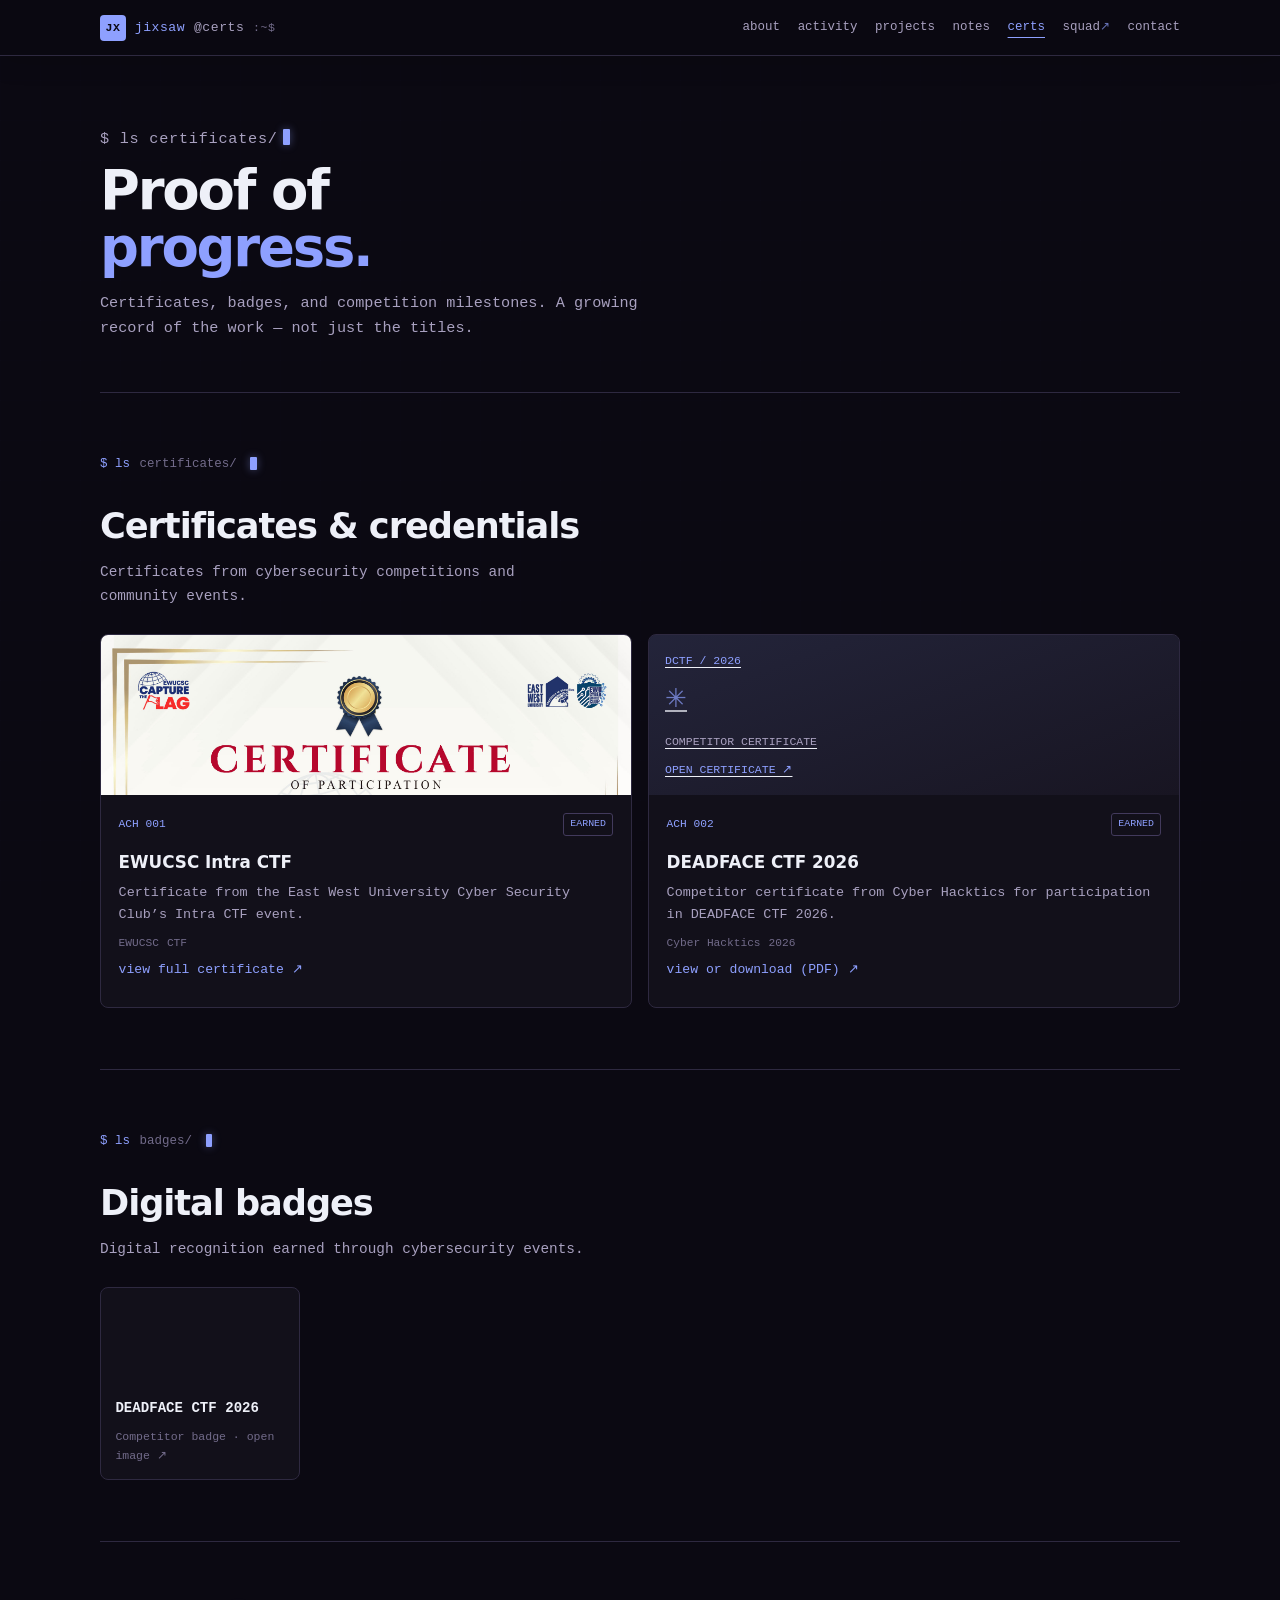
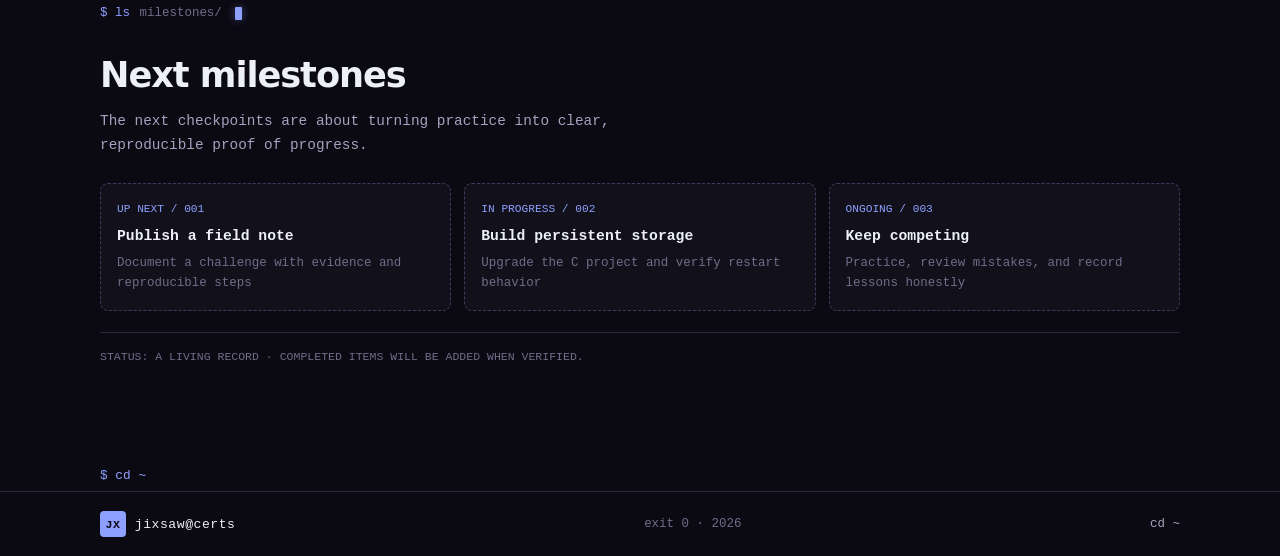
==== achievements/index.html @ 0db34018 "Replace empty achievement placeholders with honest milestones" ====
<!doctype html>
<html lang="en">
<head>
<meta charset="utf-8">
<meta name="viewport" content="width=device-width, initial-scale=1">
<meta name="theme-color" content="#0b0912">
<meta http-equiv="Content-Security-Policy" content="default-src 'self'; script-src 'none'; object-src 'none'; base-uri 'self'; form-action 'self'; frame-src 'none'; media-src 'none'; worker-src 'none'; connect-src 'none'; manifest-src 'none'; img-src 'self' data:; style-src 'self' https://fonts.googleapis.com; font-src 'self' https://fonts.gstatic.com; upgrade-insecure-requests">
<meta http-equiv="X-Content-Type-Options" content="nosniff">
<meta name="referrer" content="strict-origin-when-cross-origin">
<title>jixsaw@certs:~$ — Achievements</title>
<meta name="description" content="Certificates, badges, and milestones from Shadman Ibtesham’s cybersecurity learning journey and CTF competitions.">
<meta property="og:type" content="website">
<meta property="og:title" content="Jixsaw — Achievements & Credentials">
<meta property="og:description" content="A documented archive of cybersecurity competitions, certificates, and learning milestones.">
<meta property="og:url" content="https://jixsaw079.github.io/achievements/">
<link rel="preconnect" href="https://fonts.googleapis.com">
<link rel="preconnect" href="https://fonts.gstatic.com" crossorigin>
<link href="https://fonts.googleapis.com/css2?family=DM+Mono:wght@400;500&family=Manrope:wght@400;500;600;700;800&display=swap" rel="stylesheet">
<link rel="stylesheet" href="../style.css?v=20261024-ui-polish3">
</head>
<body>
<a class="skip-link" href="#main">Skip to content</a>
<header class="site-header">
  <div class="wrap header-inner">
    <a class="wordmark" href="/" aria-label="Jixsaw home">
      <span class="mark">JX</span>
      <span class="prompt-user">jixsaw</span><span class="prompt-host">@certs</span><span class="wordmark-tail">:~$</span>
    </a>
    <nav aria-label="Main navigation">
      <a href="/#profile">about</a>
      <a href="/#operations">activity</a>
      <a href="/#builds">projects</a>
      <a href="/writeups/">notes</a>
      <a href="/achievements/" aria-current="page">certs</a>
      <a href="/squad/">squad <span class="nav-arrow">↗</span></a>
      <a href="/#contact">contact</a>
    </nav>
  </div>
</header>

<main id="main" class="wrap">
  <section class="page-intro">
    <p class="page-kicker">$ ls certificates/</p>
    <h1>Proof of<br><span class="accent">progress.</span></h1>
    <p>Certificates, badges, and competition milestones. A growing record of the work — not just the titles.</p>
  </section>

  <section class="section" id="credentials" aria-labelledby="credentials-title">
    <div class="section-label">
      <span class="cmd">$ ls</span> <span class="path">certificates/</span>
    </div>
    <div class="section-heading">
      <h2 id="credentials-title">Certificates & credentials</h2>
      <p>Certificates from cybersecurity competitions and community events.</p>
    </div>
    <div class="achievement-grid">
      <article class="achievement-card" id="ewucsc">
        <a class="credential-preview" href="./EWUCSC%20Intra%20CTF%20Certificate.jpg" target="_blank" rel="noopener noreferrer" aria-label="Open EWUCSC Intra CTF certificate">
          <img class="credential-image" src="./EWUCSC%20Intra%20CTF%20Certificate.jpg" alt="EWUCSC Intra CTF certificate" loading="lazy" decoding="async">
        </a>
        <div class="achievement-copy">
          <div class="card-meta"><span class="card-index">ACH 001</span><span class="pill">EARNED</span></div>
          <h3>EWUCSC Intra CTF</h3>
          <p>Certificate from the East West University Cyber Security Club’s Intra CTF event.</p>
          <div class="achievement-meta"><span>EWUCSC</span><span>CTF</span></div>
          <p class="achievement-note"><a href="./EWUCSC%20Intra%20CTF%20Certificate.jpg" target="_blank" rel="noopener noreferrer">view full certificate ↗</a></p>
        </div>
      </article>
      <article class="achievement-card" id="deadface">
        <a class="credential-preview" href="./Certificate_%20DEADFACE%20CTF%202026%20Competitor%20%C2%B7%20Shadman%20Ibtesham.pdf" target="_blank" rel="noopener noreferrer" aria-label="Open DEADFACE CTF 2026 certificate PDF">
          <div class="achievement-art">
            <span class="achievement-art-code">DCTF / 2026</span>
            <span class="achievement-art-icon">✳</span>
            <span class="achievement-art-bottom">COMPETITOR CERTIFICATE</span>
            <span class="credential-open">OPEN CERTIFICATE ↗</span>
          </div>
        </a>
        <div class="achievement-copy">
          <div class="card-meta"><span class="card-index">ACH 002</span><span class="pill">EARNED</span></div>
          <h3>DEADFACE CTF 2026</h3>
          <p>Competitor certificate from Cyber Hacktics for participation in DEADFACE CTF 2026.</p>
          <div class="achievement-meta"><span>Cyber Hacktics</span><span>2026</span></div>
          <p class="achievement-note"><a href="./Certificate_%20DEADFACE%20CTF%202026%20Competitor%20%C2%B7%20Shadman%20Ibtesham.pdf" target="_blank" rel="noopener noreferrer">view or download (PDF) ↗</a></p>
        </div>
      </article>
    </div>
  </section>

  <section class="section">
    <div class="section-label">
      <span class="cmd">$ ls</span> <span class="path">badges/</span>
    </div>
    <div class="section-heading">
      <h2>Digital badges</h2>
      <p>Digital recognition earned through cybersecurity events.</p>
    </div>
    <div class="badge-shelf">
      <a class="badge-real" href="./deadface-ctf-2026-competitor.png" target="_blank" rel="noopener noreferrer">
        <img src="./deadface-ctf-2026-competitor.png" alt="DEADFACE CTF 2026 Competitor badge" loading="lazy" decoding="async">
        <strong>DEADFACE CTF 2026</strong>
        <small>Competitor badge · open image ↗</small>
      </a>
    </div>
  </section>

  <section class="section">
    <div class="section-label">
      <span class="cmd">$ ls</span> <span class="path">milestones/</span>
    </div>
    <div class="section-heading">
      <h2>Next milestones</h2>
      <p>The next checkpoints are about turning practice into clear, reproducible proof of progress.</p>
    </div>
    <div class="moment-grid">
      <div class="moment-placeholder"><span>UP NEXT / 001</span><strong>Publish a field note</strong><small>Document a challenge with evidence and reproducible steps</small></div>
      <div class="moment-placeholder"><span>IN PROGRESS / 002</span><strong>Build persistent storage</strong><small>Upgrade the C project and verify restart behavior</small></div>
      <div class="moment-placeholder"><span>ONGOING / 003</span><strong>Keep competing</strong><small>Practice, review mistakes, and record lessons honestly</small></div>
    </div>
    <div class="achievement-foot">STATUS: A LIVING RECORD · COMPLETED ITEMS WILL BE ADDED WHEN VERIFIED.</div>
  </section>

  <a class="back-link" href="/">$ cd ~</a>
</main>

<footer>
  <div class="wrap footer-inner">
    <a class="wordmark" href="/"><span class="mark">JX</span> jixsaw@certs</a>
    <span>exit 0 · 2026</span>
    <a href="#main">cd ~</a>
  </div>
</footer>
</body>
</html>
---- style.css ----
/* =========================================================
   Jixsaw — Terminal Portfolio
   Full terminal aesthetic · original purple palette kept
   ========================================================= */

:root {
  color-scheme: dark;

  --bg: #0b0912;
  --panel: #12101a;
  --panel-2: #181522;
  --panel-3: #1e1a2b;
  --line: #2e2940;
  --line-strong: #423a5c;

  --text: #eef0f8;
  --muted: #a8a0bf;
  --dim: #726b8a;

  --accent: #8ea0ff;
  --accent-rgb: 142, 160, 255;
  --accent-soft: rgba(142, 160, 255, 0.14);
  --accent-glow: rgba(142, 160, 255, 0.4);

  --green: #6ee7a8;
  --red: #ff6b7a;
  --yellow: #f5c76e;

  --mono: "DM Mono", ui-monospace, SFMono-Regular, Consolas, monospace;
  --sans: "Manrope", system-ui, -apple-system, BlinkMacSystemFont, "Segoe UI", sans-serif;

  --radius: 8px;
  --header-h: 56px;
}

*, *::before, *::after { box-sizing: border-box; }

html {
  scroll-behavior: smooth;
  scroll-padding-top: calc(var(--header-h) + 1.5rem);
}

body {
  margin: 0;
  background: var(--bg);
  color: var(--text);
  font: 15px/1.65 var(--mono);
  -webkit-font-smoothing: antialiased;
}

/* Terminal grid */
body::before {
  content: "";
  position: fixed;
  inset: 0;
  pointer-events: none;
  z-index: -1;
  opacity: 0.22;
  background-image:
    linear-gradient(rgba(142, 160, 255, 0.04) 1px, transparent 1px),
    linear-gradient(90deg, rgba(142, 160, 255, 0.04) 1px, transparent 1px);
  background-size: 40px 40px;
}

a {
  color: inherit;
  text-underline-offset: 0.2em;
}

a:focus-visible {
  outline: 2px solid var(--accent);
  outline-offset: 3px;
}

img { max-width: 100%; height: auto; display: block; }

.wrap {
  width: min(100% - 2rem, 1080px);
  margin-inline: auto;
}

/* ---------- Skip link ---------- */
.skip-link {
  position: absolute;
  left: 1rem;
  top: -5rem;
  z-index: 100;
  padding: 0.5rem 0.9rem;
  background: var(--accent);
  color: var(--bg);
  font-weight: 600;
  text-decoration: none;
  border-radius: 4px;
}
.skip-link:focus { top: 1rem; }

/* ---------- Header (terminal bar) ---------- */
.site-header {
  position: sticky;
  top: 0;
  z-index: 50;
  height: var(--header-h);
  border-bottom: 1px solid var(--line);
  background: rgba(11, 9, 18, 0.92);
  backdrop-filter: blur(14px);
  -webkit-backdrop-filter: blur(14px);
}

.header-inner {
  height: 100%;
  display: flex;
  align-items: center;
  justify-content: space-between;
  gap: 1rem;
}

.wordmark {
  display: inline-flex;
  align-items: center;
  gap: 0.55rem;
  font: 500 0.82rem var(--mono);
  letter-spacing: 0.04em;
  text-decoration: none;
  color: var(--text);
}

.mark {
  display: inline-grid;
  place-items: center;
  width: 26px;
  height: 26px;
  background: var(--accent);
  color: var(--bg);
  font-weight: 700;
  font-size: 0.72rem;
  border-radius: 4px;
}

.wordmark-tail {
  color: var(--dim);
  font-size: 0.72rem;
}

.prompt-user {
  color: var(--accent);
  font-weight: 500;
}

.prompt-host {
  color: var(--muted);
}

nav {
  display: flex;
  align-items: center;
  flex-wrap: wrap;
  gap: 0.2rem 1.1rem;
}

nav a {
  color: var(--muted);
  font-size: 0.78rem;
  text-decoration: none;
  transition: color 0.15s ease;
}

nav a:hover,
nav a[aria-current="page"] {
  color: var(--accent);
}

.nav-arrow { color: var(--accent); opacity: 0.7; }

/* ---------- Terminal window ---------- */
.term-window {
  background: var(--panel);
  border: 1px solid var(--line-strong);
  border-radius: var(--radius);
  overflow: hidden;
  box-shadow: 0 12px 40px rgba(0, 0, 0, 0.35);
}

.term-titlebar {
  display: flex;
  align-items: center;
  gap: 0.55rem;
  padding: 0.55rem 0.85rem;
  background: var(--panel-2);
  border-bottom: 1px solid var(--line);
  font-size: 0.72rem;
  color: var(--dim);
}

.term-dots {
  display: flex;
  gap: 0.35rem;
}

.term-dots span {
  width: 10px;
  height: 10px;
  border-radius: 50%;
}

.term-dots .r { background: var(--red); }
.term-dots .y { background: var(--yellow); }
.term-dots .g { background: var(--green); }

.term-title {
  flex: 1;
  text-align: center;
  color: var(--muted);
  letter-spacing: 0.04em;
}

.term-body {
  padding: 1rem 1.1rem;
  font-size: 0.84rem;
  line-height: 1.7;
}

.term-body .prompt {
  color: var(--accent);
  margin-bottom: 0.35rem;
}

.term-body .cmd {
  color: var(--text);
}

.term-body .out {
  color: var(--muted);
  margin: 0.25rem 0 0.9rem;
}

.term-body .key {
  color: var(--dim);
}

.term-body .val {
  color: var(--text);
}

/* ---------- Prompt lines ---------- */
.shell-prompt {
  font-family: var(--mono);
  font-size: 0.78rem;
  color: var(--accent);
  margin-bottom: 0.6rem;
}

.shell-prompt .user { color: var(--accent); }
.shell-prompt .host { color: var(--muted); }
.shell-prompt .path { color: var(--dim); }
.shell-prompt .cmd { color: var(--text); }

/* ---------- Hero ---------- */
.hero {
  padding: 2.5rem 0 1.5rem;
}

.hero-topline {
  display: flex;
  align-items: center;
  gap: 0.7rem;
  font-size: 0.75rem;
  color: var(--muted);
  margin-bottom: 1.8rem;
}

.status-dot {
  width: 7px;
  height: 7px;
  border-radius: 50%;
  background: var(--accent);
  box-shadow: 0 0 12px var(--accent-glow);
}

.topline-rule {
  height: 1px;
  flex: 1;
  background: var(--line);
}

.hero-grid {
  display: grid;
  grid-template-columns: minmax(0, 1.35fr) minmax(280px, 0.85fr);
  gap: clamp(1.8rem, 5vw, 3.5rem);
  align-items: start;
}

.eyebrow {
  color: var(--accent);
  font-size: 0.78rem;
  margin: 0 0 0.9rem;
  letter-spacing: 0.06em;
}

h1 {
  margin: 0 0 1.1rem;
  font-family: var(--sans);
  font-size: clamp(2.4rem, 5.5vw, 3.8rem);
  font-weight: 700;
  letter-spacing: -0.04em;
  line-height: 1.05;
}

.accent { color: var(--accent); }
.muted { color: var(--muted); }

.hero-description {
  max-width: 520px;
  color: var(--muted);
  font-size: 0.95rem;
  line-height: 1.75;
  margin-bottom: 1.6rem;
}

.hero-actions {
  display: flex;
  flex-wrap: wrap;
  gap: 0.8rem;
  margin-top: 0.5rem;
}

.button {
  display: inline-flex;
  align-items: center;
  gap: 0.5rem;
  min-height: 42px;
  padding: 0.55rem 1.1rem;
  border: 1px solid var(--line);
  font: 600 0.82rem var(--mono);
  text-decoration: none;
  border-radius: 5px;
  transition: border-color 0.15s ease, background 0.15s ease, transform 0.15s ease;
}

.button:hover {
  border-color: var(--accent);
  transform: translateY(-1px);
}

.button-primary {
  background: var(--accent);
  color: var(--bg);
  border-color: var(--accent);
}

.button-primary:hover {
  background: #a3b2ff;
  box-shadow: 0 6px 20px var(--accent-glow);
}

.text-link {
  color: var(--muted);
  font-size: 0.85rem;
  text-decoration: none;
}

.text-link:hover { color: var(--accent); }

/* ---------- Sections ---------- */
.section {
  padding: 3.8rem 0;
  border-top: 1px solid var(--line);
}

.section-label {
  display: flex;
  align-items: center;
  gap: 0.6rem;
  font-size: 0.78rem;
  color: var(--muted);
  margin-bottom: 1.4rem;
}

.section-label .cmd {
  color: var(--accent);
}

.section-label .path {
  color: var(--dim);
}

.section-heading {
  margin-bottom: 1.6rem;
}

.section-heading h2 {
  margin: 0 0 0.4rem;
  font-family: var(--sans);
  font-size: clamp(1.6rem, 3.5vw, 2.2rem);
  letter-spacing: -0.03em;
}

.section-heading p {
  margin: 0;
  color: var(--muted);
  font-size: 0.9rem;
  max-width: 520px;
}

/* ---------- Cards / grids ---------- */
.activity-grid,
.skills-grid {
  display: grid;
  grid-template-columns: repeat(auto-fit, minmax(240px, 1fr));
  gap: 0.85rem;
}

.activity-card,
.skill-card {
  background: var(--panel);
  border: 1px solid var(--line);
  border-radius: var(--radius);
  padding: 1.15rem;
  transition: border-color 0.18s ease, transform 0.18s ease;
}

.activity-card:hover,
.skill-card:hover {
  border-color: var(--line-strong);
  transform: translateY(-2px);
}

.activity-card.featured {
  border-color: var(--line-strong);
  background: linear-gradient(160deg, var(--accent-soft), transparent 55%), var(--panel);
}

.card-meta {
  display: flex;
  justify-content: space-between;
  gap: 0.5rem;
  font-size: 0.7rem;
  color: var(--dim);
  margin-bottom: 0.8rem;
}

.card-index { color: var(--accent); }

.pill {
  padding: 0.15rem 0.4rem;
  border: 1px solid var(--line-strong);
  color: var(--accent);
  font-size: 0.62rem;
  border-radius: 3px;
}

.pill-muted {
  color: var(--muted);
  border-color: var(--line);
}

.activity-card h3,
.skill-card h3 {
  margin: 0 0 0.45rem;
  font-family: var(--sans);
  font-size: 1.05rem;
}

.activity-card p,
.skill-card p {
  margin: 0;
  color: var(--muted);
  font-size: 0.84rem;
}

.card-bottom {
  display: flex;
  justify-content: space-between;
  margin-top: 1rem;
  padding-top: 0.8rem;
  border-top: 1px solid var(--line);
  font-size: 0.72rem;
  color: var(--dim);
}

.card-action {
  color: var(--accent);
  text-decoration: none;
}

.card-action:hover { text-decoration: underline; }

/* ---------- Projects ---------- */
.project-row {
  display: grid;
  grid-template-columns: 56px 1fr auto;
  gap: 1.1rem;
  padding: 1.3rem 0;
  border-top: 1px solid var(--line);
}

.project-row:last-child { border-bottom: 1px solid var(--line); }

.project-number {
  color: var(--accent);
  font-size: 0.78rem;
  padding-top: 0.25rem;
}

.project-title-line {
  display: flex;
  flex-wrap: wrap;
  align-items: center;
  gap: 0.6rem 1rem;
  margin-bottom: 0.35rem;
}

.project-title-line h3 {
  margin: 0;
  font-family: var(--sans);
  font-size: 1.1rem;
}

.project-title-link {
  text-decoration: none;
}

.project-title-link:hover { color: var(--accent); }

.project-state {
  display: inline-flex;
  align-items: center;
  gap: 0.35rem;
  font-size: 0.68rem;
  color: var(--muted);
}

.project-state i {
  width: 6px;
  height: 6px;
  border-radius: 50%;
  background: var(--accent);
  box-shadow: 0 0 8px var(--accent-glow);
}

.project-main > p {
  margin: 0;
  color: var(--muted);
  font-size: 0.88rem;
}

.tag-list {
  display: flex;
  flex-wrap: wrap;
  gap: 0.4rem;
  margin-top: 0.7rem;
}

.tag-list span {
  padding: 0.2rem 0.45rem;
  border: 1px solid var(--line);
  color: var(--muted);
  font-size: 0.68rem;
  border-radius: 3px;
}

.tag-list.compact { margin-top: 0.55rem; }

.project-symbol {
  display: grid;
  place-items: center;
  width: 30px;
  height: 30px;
  border: 1px solid var(--line);
  color: var(--accent);
  text-decoration: none;
  border-radius: 4px;
  font-size: 0.9rem;
}

.project-symbol:hover {
  border-color: var(--accent);
  background: var(--accent-soft);
}

/* ---------- Roadmap ---------- */
.next-grid {
  display: grid;
  grid-template-columns: 0.9fr 1.1fr;
  gap: 2rem;
}

.roadmap {
  list-style: none;
  padding: 0;
  margin: 0;
}

.roadmap li {
  display: grid;
  grid-template-columns: 28px 1fr auto;
  gap: 0.7rem;
  padding: 0.85rem 0;
  border-top: 1px solid var(--line);
  font-size: 0.88rem;
}

.roadmap li > span { color: var(--accent); }
.roadmap li strong { display: block; font-family: var(--sans); }
.roadmap li small {
  display: block;
  margin-top: 0.2rem;
  color: var(--muted);
  font-size: 0.8rem;
}
.roadmap li > b {
  color: var(--dim);
  font-size: 0.68rem;
  font-weight: 400;
}

/* ---------- Contact ---------- */
.contact-section {
  padding: 3.2rem 0 3.5rem;
  border-top: 1px solid var(--line);
}

.contact-inner h2 {
  margin: 0 0 0.6rem;
  font-family: var(--sans);
  font-size: clamp(1.8rem, 4vw, 2.6rem);
}

.contact-inner p {
  color: var(--muted);
  max-width: 480px;
  margin-bottom: 1.2rem;
}

.social-links {
  display: flex;
  flex-wrap: wrap;
  gap: 0.5rem;
}

.social-links a {
  display: inline-flex;
  align-items: center;
  justify-content: center;
  width: 2.3rem;
  height: 2.3rem;
  border: 1px solid var(--line);
  border-radius: 50%;
  color: var(--text);
  text-decoration: none;
  transition: border-color 0.15s ease, color 0.15s ease, background 0.15s ease;
}

.social-links a svg {
  width: 1rem;
  height: 1rem;
  fill: currentColor;
}

.social-links a:hover {
  color: var(--accent);
  border-color: var(--accent);
  background: var(--accent-soft);
}

/* ---------- Footer ---------- */
footer {
  border-top: 1px solid var(--line);
}

.footer-inner {
  min-height: 64px;
  display: flex;
  justify-content: space-between;
  align-items: center;
  gap: 1rem;
  font-size: 0.78rem;
  color: var(--dim);
}

.footer-inner .wordmark { color: var(--text); }

.footer-inner a {
  color: var(--muted);
  text-decoration: none;
}

.footer-inner a:hover { color: var(--accent); }

/* ---------- Page shared ---------- */
.page-intro {
  padding: 3.5rem 0 2.2rem;
}

.page-kicker {
  color: var(--accent);
  font-size: 0.78rem;
  letter-spacing: 0.05em;
  margin-bottom: 0.6rem;
}

.page-intro h1 {
  margin: 0.4rem 0 0.7rem;
  font-family: var(--sans);
  font-size: clamp(2.2rem, 6vw, 3.4rem);
}

.page-intro p {
  max-width: 560px;
  color: var(--muted);
  font-size: 0.95rem;
}

.back-link {
  display: inline-block;
  margin-top: 2rem;
  color: var(--accent);
  font-size: 0.8rem;
  text-decoration: none;
}

.back-link:hover { opacity: 0.85; }

/* ---------- Squad ---------- */
.squad-hero {
  display: flex;
  flex-wrap: wrap;
  gap: 2rem;
  align-items: center;
  justify-content: space-between;
}

.squad-hero-copy { flex: 1 1 300px; }
.squad-hero-logo { flex: 0 1 240px; }
.squad-hero-logo img {
  max-width: 240px;
  max-height: 240px;
  object-fit: contain;
}

.archive-panel {
  background: var(--panel);
  border: 1px solid var(--line);
  border-radius: var(--radius);
  padding: 1.25rem;
  margin-bottom: 1.5rem;
}

.archive-top {
  display: flex;
  justify-content: space-between;
  gap: 1rem;
  padding-bottom: 0.9rem;
  border-bottom: 1px solid var(--line);
  font-size: 0.75rem;
  color: var(--muted);
}

.archive-top span:last-child { color: var(--accent); }

.squad-feature {
  display: grid;
  grid-template-columns: 140px 1fr;
  gap: 1.5rem;
  align-items: center;
  padding: 1.6rem 0;
}

.squad-founder-photo {
  border: 1px solid var(--line-strong);
  border-radius: 4px;
  overflow: hidden;
  background: var(--panel-2);
}

.squad-founder-photo img {
  width: 100%;
  max-height: 220px;
  object-fit: contain;
}

.squad-lead {
  color: var(--muted);
  margin: 0.4rem 0 0;
}

.squad-members {
  display: grid;
  grid-template-columns: repeat(auto-fit, minmax(200px, 1fr));
  gap: 0.9rem;
  margin: 1.4rem 0;
}

.squad-member {
  width: 100%;
  max-width: 320px;
  background: var(--panel);
  border: 1px solid var(--line);
  border-radius: var(--radius);
  padding: 1.1rem;
  transition: border-color 0.15s ease, transform 0.15s ease;
}

.squad-member:hover {
  border-color: var(--line-strong);
  transform: translateY(-2px);
}

.member-photo {
  aspect-ratio: 4/3;
  overflow: hidden;
  border: 1px solid var(--line-strong);
  border-radius: 3px;
  margin-bottom: 0.9rem;
  background: var(--panel-2);
}

.member-photo img {
  width: 100%;
  height: 100%;
  object-fit: contain;
}

.squad-member h3 {
  margin: 0 0 0.25rem;
  font-family: var(--sans);
  font-size: 1rem;
}

.squad-member p {
  margin: 0;
  color: var(--muted);
  font-size: 0.84rem;
}

.member-university {
  display: block;
  margin-top: 0.25rem;
  color: var(--dim);
  font-size: 0.75rem;
}

.squad-values {
  display: grid;
  grid-template-columns: repeat(auto-fit, minmax(180px, 1fr));
  gap: 0.8rem;
  padding-top: 1.2rem;
  border-top: 1px solid var(--line);
}

.squad-values article {
  padding: 0.9rem;
  background: var(--accent-soft);
  border: 1px solid var(--line);
  border-radius: var(--radius);
}

.squad-values article > span {
  color: var(--accent);
  font-size: 0.7rem;
}

.squad-values h3 {
  margin: 0.5rem 0 0.3rem;
  font-family: var(--sans);
  font-size: 0.95rem;
}

.squad-values p {
  margin: 0;
  color: var(--muted);
  font-size: 0.82rem;
}

.squad-footnote {
  margin-top: 1.1rem;
  padding-top: 0.85rem;
  border-top: 1px solid var(--line);
  font-size: 0.72rem;
  color: var(--dim);
}

/* ---------- Achievements ---------- */
.achievement-grid {
  display: grid;
  grid-template-columns: repeat(auto-fit, minmax(260px, 1fr));
  gap: 1rem;
}

.achievement-card {
  background: var(--panel);
  border: 1px solid var(--line);
  border-radius: var(--radius);
  overflow: hidden;
  transition: border-color 0.15s ease, transform 0.15s ease;
}

.achievement-card:hover {
  border-color: var(--line-strong);
  transform: translateY(-2px);
}

.credential-image {
  width: 100%;
  height: 160px;
  object-fit: cover;
  object-position: top;
  background: var(--panel-2);
}

.achievement-art {
  min-height: 160px;
  padding: 1rem;
  background: linear-gradient(160deg, var(--accent-soft), var(--panel-2));
  display: flex;
  flex-direction: column;
  justify-content: space-between;
}

.achievement-art-code { color: var(--accent); font-size: 0.72rem; }
.achievement-art-icon { font-size: 1.6rem; color: var(--accent); opacity: 0.7; }
.achievement-art-bottom { color: var(--muted); font-size: 0.72rem; }
.credential-open { color: var(--accent); font-size: 0.72rem; }

.achievement-copy {
  padding: 1.1rem;
}

.achievement-copy h3 {
  margin: 0.5rem 0 0.35rem;
  font-family: var(--sans);
  font-size: 1.05rem;
}

.achievement-copy p {
  color: var(--muted);
  font-size: 0.84rem;
  margin: 0 0 0.5rem;
}

.achievement-meta {
  display: flex;
  gap: 0.5rem;
  font-size: 0.7rem;
  color: var(--dim);
  margin-bottom: 0.4rem;
}

.achievement-note a {
  color: var(--accent);
  font-size: 0.82rem;
  text-decoration: none;
}

.achievement-note a:hover { text-decoration: underline; }

.badge-shelf {
  display: flex;
  flex-wrap: wrap;
  gap: 0.9rem;
  margin-top: 1.2rem;
}

.badge-real {
  display: flex;
  flex-direction: column;
  gap: 0.4rem;
  padding: 0.9rem;
  border: 1px solid var(--line);
  background: var(--panel);
  border-radius: var(--radius);
  text-decoration: none;
  max-width: 200px;
  transition: border-color 0.15s ease, transform 0.15s ease;
}

.badge-real:hover {
  border-color: var(--accent);
  transform: translateY(-2px);
}

.badge-real img {
  width: 88px;
  height: 88px;
  object-fit: contain;
}

.badge-real strong { font-size: 0.88rem; }
.badge-real small { color: var(--dim); font-size: 0.72rem; }

.moment-grid {
  display: grid;
  grid-template-columns: repeat(auto-fit, minmax(180px, 1fr));
  gap: 0.8rem;
  margin-top: 1.2rem;
}

.moment-placeholder {
  min-height: 120px;
  padding: 1rem;
  border: 1px dashed var(--line);
  background: var(--panel);
  border-radius: var(--radius);
  display: flex;
  flex-direction: column;
  justify-content: center;
  gap: 0.3rem;
}

.moment-placeholder span { color: var(--accent); font-size: 0.7rem; }
.moment-placeholder strong { font-size: 0.92rem; }
.moment-placeholder small { color: var(--dim); font-size: 0.78rem; }

.achievement-foot {
  margin-top: 1.3rem;
  padding-top: 0.9rem;
  border-top: 1px solid var(--line);
  font-size: 0.72rem;
  color: var(--dim);
}

/* ---------- Writeups ---------- */
.notes-manifesto {
  display: grid;
  grid-template-columns: 1fr 1fr;
  gap: 0.9rem;
  margin: 1.4rem 0 2rem;
}

.notes-manifesto article {
  padding: 1.1rem;
  border: 1px solid var(--line);
  background: linear-gradient(160deg, var(--accent-soft), transparent 60%), var(--panel);
  border-radius: var(--radius);
}

.notes-manifesto span { color: var(--accent); font-size: 0.72rem; }
.notes-manifesto h2 {
  margin: 0.5rem 0 0.35rem;
  font-family: var(--sans);
  font-size: 1.1rem;
}
.notes-manifesto p {
  margin: 0;
  color: var(--muted);
  font-size: 0.85rem;
}

.notes-board {
  display: grid;
  grid-template-columns: repeat(auto-fit, minmax(240px, 1fr));
  gap: 0.9rem;
}

.note-card {
  background: var(--panel);
  border: 1px solid var(--line);
  border-radius: var(--radius);
  padding: 1.15rem;
  min-height: 200px;
  display: flex;
  flex-direction: column;
  transition: border-color 0.15s ease, transform 0.15s ease;
}

.note-card:hover {
  border-color: var(--line-strong);
  transform: translateY(-2px);
}

.note-card-top {
  display: flex;
  justify-content: space-between;
  font-size: 0.72rem;
  color: var(--dim);
}

.note-index { color: var(--accent); }

.note-card h2 {
  margin: 1.1rem 0 0.4rem;
  font-family: var(--sans);
  font-size: 1.15rem;
}

.note-card p {
  color: var(--muted);
  font-size: 0.85rem;
  margin: 0;
}

.note-state {
  margin-top: auto;
  padding-top: 0.8rem;
  border-top: 1px solid var(--line);
  font-size: 0.72rem;
  color: var(--dim);
}

.note-state strong { color: var(--accent); font-weight: 500; }

.notes-policy {
  margin-top: 1.6rem;
  padding: 1.1rem;
  border-left: 3px solid var(--accent);
  background: var(--accent-soft);
  border-radius: 0 var(--radius) var(--radius) 0;
}

.notes-policy h2 {
  margin: 0 0 0.35rem;
  font-family: var(--sans);
  font-size: 1.05rem;
}

.notes-policy p {
  margin: 0;
  color: var(--muted);
  font-size: 0.86rem;
}

/* ---------- 404 ---------- */
.error-panel {
  min-height: 60vh;
  display: flex;
  flex-direction: column;
  justify-content: center;
  max-width: 640px;
  padding: 3rem 0;
}

.error-code {
  color: var(--accent);
  font-size: 0.8rem;
  letter-spacing: 0.08em;
  margin-bottom: 0.6rem;
}

.error-panel h1 {
  font-family: var(--sans);
  font-size: clamp(2.8rem, 10vw, 4.5rem);
  margin: 0.4rem 0 0.8rem;
}

.error-panel p {
  color: var(--muted);
  max-width: 480px;
}

.error-actions {
  display: flex;
  flex-wrap: wrap;
  gap: 0.9rem;
  margin-top: 1.3rem;
}


/* ---------- Profile identity ---------- */
.hero-identity {
  display: flex;
  align-items: center;
  gap: 1.1rem;
  margin-bottom: 1.1rem;
}

.hero-identity h1 {
  margin: 0;
  min-width: 0;
}

.hero-avatar {
  display: block;
  flex: 0 0 92px;
  width: 92px;
  height: 92px;
  object-fit: cover;
  object-position: center;
  border: 2px solid var(--line-strong);
  border-radius: 50%;
  background: var(--panel-2);
  box-shadow: 0 0 0 5px var(--panel);
}

@media (max-width: 640px) {
  .hero-identity { gap: 0.8rem; }
  .hero-avatar {
    flex-basis: 68px;
    width: 68px;
    height: 68px;
  }
}


/* ---------- Swapped hero terminal and About section ---------- */
.hero-recon {
  min-width: 0;
  align-self: stretch;
}

.hero-about-copy {
  margin: 0 0 0.9rem;
  color: var(--muted);
  font-size: 0.84rem;
  line-height: 1.75;
}

.about-panel {
  max-width: 900px;
}

.about-panel .tag-list {
  margin-top: 1rem;
  gap: 0.45rem;
}

#profile {
  scroll-margin-top: calc(var(--header-h) + 1rem);
}

/* ---------- Responsive ---------- */
@media (max-width: 860px) {
  .hero-grid {
    grid-template-columns: 1fr;
  }

  .next-grid {
    grid-template-columns: 1fr;
  }

  .squad-feature {
    grid-template-columns: 1fr;
  }

  .notes-manifesto {
    grid-template-columns: 1fr;
  }
}

@media (max-width: 640px) {
  .wrap { width: min(100% - 1.5rem, 1080px); }

  .header-inner {
    flex-direction: column;
    align-items: flex-start;
    height: auto;
    padding: 0.65rem 0;
    gap: 0.5rem;
  }

  .site-header { height: auto; }

  nav {
    width: 100%;
    gap: 0.3rem 0.9rem;
  }

  nav a { font-size: 0.74rem; }

  h1 { font-size: clamp(2rem, 10vw, 2.8rem); }

  .section { padding: 3rem 0; }

  .project-row {
    grid-template-columns: 42px 1fr 28px;
    gap: 0.7rem;
  }

  .roadmap li {
    grid-template-columns: 24px 1fr;
  }

  .roadmap li > b { grid-column: 2; }

  .footer-inner {
    flex-direction: column;
    align-items: flex-start;
    padding: 1.2rem 0;
    gap: 0.5rem;
  }
}

@media (prefers-reduced-motion: reduce) {
  html { scroll-behavior: auto; }
  *, *::before, *::after {
    animation-duration: 0.01ms !important;
    transition-duration: 0.01ms !important;
  }
}


/* ---------- Blinking cursor for terminal-style text only ---------- */
.term-body .prompt::after,
.shell-prompt::after,
.section-label::after,
.page-intro > .page-kicker::after,
.error-code::after {
  content: "";
  display: inline-block;
  width: 0.52em;
  height: 1.05em;
  margin-left: 0.32em;
  vertical-align: -0.14em;
  border-radius: 1px;
  background: var(--accent);
  box-shadow: 0 0 8px var(--accent-glow);
  animation: jixsaw-terminal-cursor 1s steps(2, start) infinite;
}

@keyframes jixsaw-terminal-cursor {
  to { visibility: hidden; }
}


/* =========================================================
   UI polish pass — clearer hierarchy, smoother navigation,
   stronger focus states, and small-screen refinements
   ========================================================= */
:root {
  --panel-glow: 0 18px 55px rgba(0, 0, 0, 0.24);
  --focus-ring: 0 0 0 3px rgba(142, 160, 255, 0.24);
}

::selection {
  color: var(--bg);
  background: var(--accent);
}

html { scroll-padding-top: calc(var(--header-h) + 1rem); }

body {
  min-width: 320px;
  overflow-wrap: break-word;
}

section[id], article[id] {
  scroll-margin-top: calc(var(--header-h) + 1.2rem);
}

a, button, .button, .social-links a {
  -webkit-tap-highlight-color: transparent;
}

a:focus-visible, .button:focus-visible, .social-links a:focus-visible {
  outline: 2px solid var(--accent);
  outline-offset: 4px;
  box-shadow: var(--focus-ring);
}

.site-header {
  box-shadow: 0 8px 24px rgba(0, 0, 0, 0.12);
}

.header-inner { min-width: 0; }

nav {
  min-width: 0;
  scrollbar-width: none;
}

nav::-webkit-scrollbar { display: none; }

nav a {
  display: inline-flex;
  align-items: center;
  min-height: 32px;
  white-space: nowrap;
  padding: 0.18rem 0;
}

nav a[aria-current="page"] {
  text-decoration: underline;
  text-decoration-color: var(--accent);
  text-underline-offset: 0.42rem;
}

.hero {
  position: relative;
  isolation: isolate;
  padding-top: clamp(1.8rem, 4vw, 3rem);
}

.hero::before {
  content: "";
  position: absolute;
  z-index: -1;
  width: min(60vw, 620px);
  height: 360px;
  left: -9rem;
  top: 0;
  pointer-events: none;
  background: radial-gradient(ellipse, rgba(142, 160, 255, 0.09), transparent 68%);
}

.hero-topline {
  gap: 0.65rem;
  flex-wrap: wrap;
}

.status-dot { flex: 0 0 7px; }

.hero-description,
.section-heading p,
.page-intro > p:not(.page-kicker) {
  text-wrap: pretty;
}

.hero-about {
  box-shadow: var(--panel-glow);
}

.term-window {
  transition: border-color 180ms ease, box-shadow 180ms ease;
}

.term-window:hover {
  border-color: var(--line-strong);
  box-shadow: 0 16px 46px rgba(0, 0, 0, 0.28);
}

.term-titlebar { min-height: 38px; }

.term-body .out {
  overflow-wrap: anywhere;
}

.section-label {
  min-width: 0;
  flex-wrap: wrap;
}

.section-heading { max-width: 720px; }

.activity-card,
.skill-card,
.note-card,
.squad-member,
.achievement-card,
.badge-real,
.notes-manifesto article {
  box-shadow: 0 0 0 rgba(0, 0, 0, 0);
}

.activity-card:hover,
.skill-card:hover,
.note-card:hover,
.squad-member:hover,
.achievement-card:hover,
.badge-real:hover,
.notes-manifesto article:hover {
  box-shadow: 0 12px 32px rgba(0, 0, 0, 0.18);
}

.activity-card,
.skill-card,
.note-card,
.squad-member,
.achievement-card,
.badge-real,
.notes-manifesto article {
  transition: border-color 180ms ease, transform 180ms ease, box-shadow 180ms ease;
}

.skill-card, .activity-card, .note-card { min-width: 0; }

.card-meta, .achievement-meta {
  flex-wrap: wrap;
  align-items: center;
}

.pill { white-space: nowrap; }

.project-row { align-items: start; }

.project-main { min-width: 0; }

.project-title-link { text-underline-offset: 0.22em; }

.project-symbol {
  align-self: start;
  transition: background 160ms ease, border-color 160ms ease, transform 160ms ease;
}

a.project-symbol:hover { transform: translateY(-2px); }

.roadmap li { align-items: start; }

.roadmap li > b {
  padding: 0.15rem 0.4rem;
  border: 1px solid var(--line);
  border-radius: 3px;
  white-space: nowrap;
}

.social-links a { flex: 0 0 auto; }

.credential-preview {
  display: block;
  overflow: hidden;
}

.credential-image { transition: transform 220ms ease; }

.credential-preview:hover .credential-image { transform: scale(1.025); }

.squad-member { justify-self: stretch; }

.squad-members { align-items: stretch; }

.squad-member { max-width: none; }

.member-photo img { transition: transform 220ms ease; }

.squad-member:hover .member-photo img { transform: scale(1.025); }

.badge-real { width: min(100%, 220px); }

.moment-placeholder { border-color: var(--line-strong); }

.error-panel { min-height: min(78vh, 760px); }

.back-link {
  padding: 0.35rem 0;
  text-underline-offset: 0.35em;
}

.back-link:hover { text-decoration: underline; }

@media (max-width: 860px) {
  .header-inner {
    flex-wrap: wrap;
    padding-block: 0.65rem;
  }

  .site-header { height: auto; }

  .hero-grid { gap: 1.6rem; }

  .hero::before {
    width: 90vw;
    left: -3rem;
  }
}

@media (max-width: 640px) {
  .header-inner {
    flex-direction: column;
    align-items: stretch;
    gap: 0.45rem;
  }

  .wordmark { align-self: flex-start; }

  nav {
    display: flex;
    flex-wrap: nowrap;
    overflow-x: auto;
    overscroll-behavior-x: contain;
    gap: 0.15rem 1rem;
    padding: 0.1rem 0 0.3rem;
    scrollbar-width: none;
  }

  nav a {
    flex: 0 0 auto;
    min-height: 34px;
    font-size: 0.76rem;
  }

  nav a[aria-current="page"] { text-underline-offset: 0.3rem; }

  .hero-topline {
    font-size: 0.68rem;
    margin-bottom: 1.2rem;
  }

  .hero-identity { align-items: center; }

  .hero-avatar {
    flex-basis: 64px;
    width: 64px;
    height: 64px;
  }

  .hero-description { font-size: 0.9rem; }

  .hero-actions { gap: 0.55rem; }

  .button {
    max-width: 100%;
    font-size: 0.76rem;
    padding-inline: 0.8rem;
  }

  .term-body { padding: 0.85rem; }

  .section-label { font-size: 0.72rem; }

  .project-row {
    grid-template-columns: 1fr 28px;
    gap: 0.65rem;
  }

  .project-number {
    grid-column: 1 / -1;
    padding-top: 0;
  }

  .project-main { grid-column: 1; }
  .project-symbol { grid-column: 2; grid-row: 2; }

  .archive-panel { padding: 0.85rem; }

  .archive-top {
    flex-direction: column;
    gap: 0.3rem;
  }

  .squad-feature { gap: 0.9rem; }

  .squad-founder-photo { max-width: 180px; }

  .squad-values { grid-template-columns: 1fr; }

  .badge-real { max-width: none; }

  .achievement-grid,
  .notes-board,
  .activity-grid,
  .skills-grid {
    grid-template-columns: minmax(0, 1fr);
  }
}

@media (max-width: 380px) {
  .hero-identity { align-items: flex-start; gap: 0.65rem; }

  .hero-avatar {
    flex-basis: 54px;
    width: 54px;
    height: 54px;
  }

  .hero-identity h1 { font-size: clamp(1.7rem, 8.5vw, 2.15rem); }

  .hero-actions .button { width: 100%; justify-content: center; }

  .term-titlebar { gap: 0.35rem; padding-inline: 0.6rem; }

  .term-title { overflow-wrap: anywhere; }
}

@media (prefers-reduced-motion: reduce) {
  *, *::before, *::after {
    scroll-behavior: auto !important;
    animation-duration: 0.01ms !important;
    animation-iteration-count: 1 !important;
    transition-duration: 0.01ms !important;
  }
}
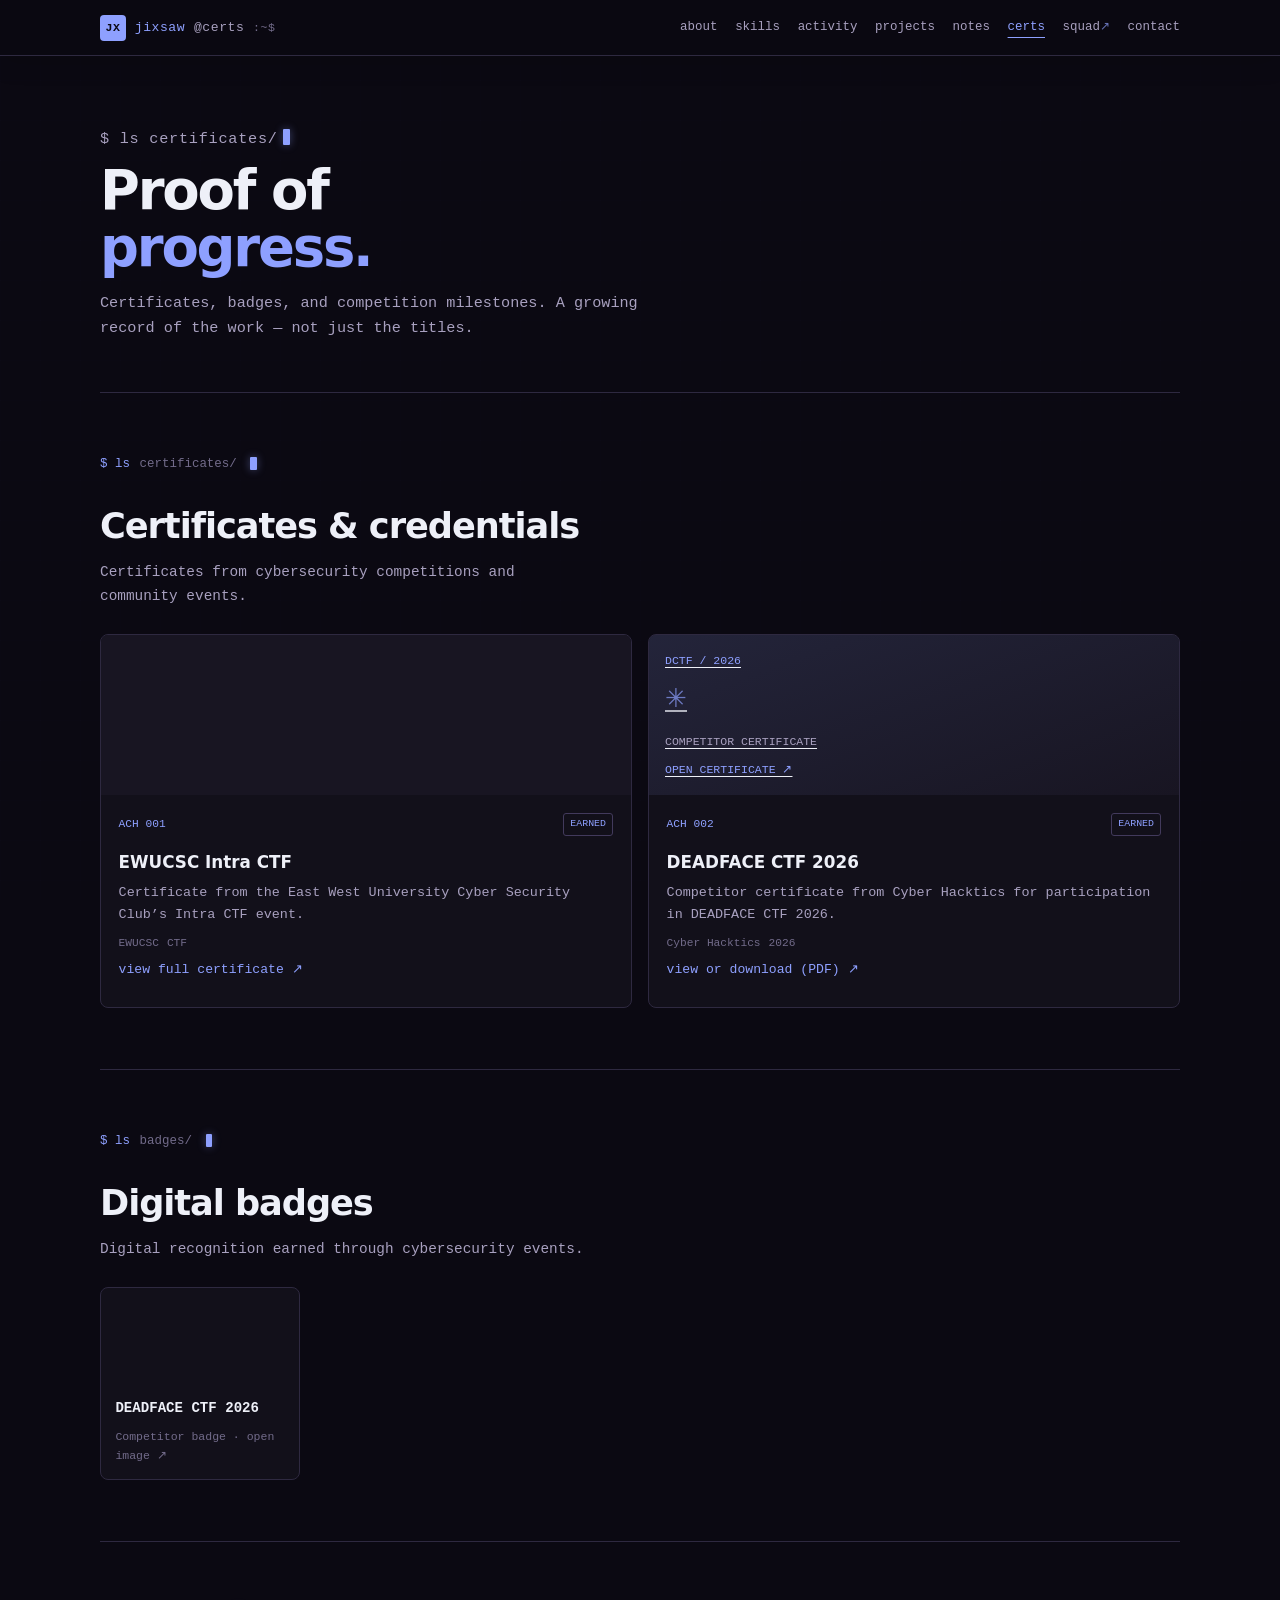
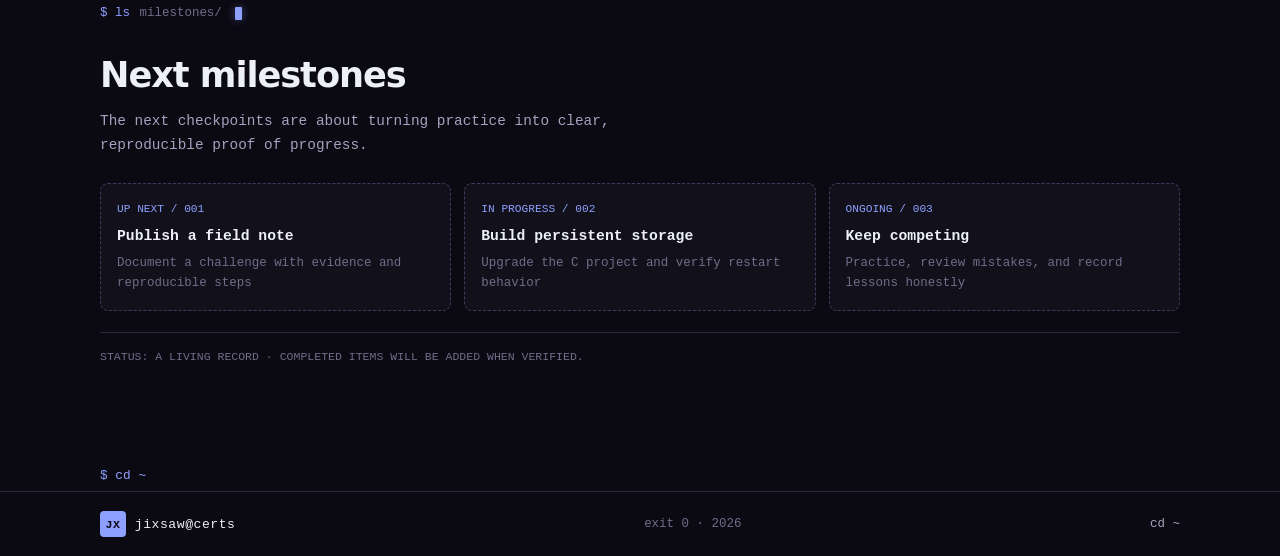
==== commit a9e74d01: "Polish shared navigation and browser identity" ====
--- a/achievements/index.html
+++ b/achievements/index.html
@@ -8,6 +8,7 @@
 <meta http-equiv="X-Content-Type-Options" content="nosniff">
 <meta name="referrer" content="strict-origin-when-cross-origin">
 <title>jixsaw@certs:~$ — Achievements</title>
+<link rel="icon" href="data:image/svg+xml,%3Csvg xmlns='http://www.w3.org/2000/svg' viewBox='0 0 100 100'%3E%3Crect width='100' height='100' rx='14' fill='%230b0912'/%3E%3Cpath d='M24 25h52M24 50h34M24 75h52' stroke='%238ea0ff' stroke-width='7'/%3E%3C/svg%3E">
 <meta name="description" content="Certificates, badges, and milestones from Shadman Ibtesham’s cybersecurity learning journey and CTF competitions.">
 <meta property="og:type" content="website">
 <meta property="og:title" content="Jixsaw — Achievements & Credentials">
@@ -28,6 +29,7 @@
     </a>
     <nav aria-label="Main navigation">
       <a href="/#profile">about</a>
+      <a href="/#skills">skills</a>
       <a href="/#operations">activity</a>
       <a href="/#builds">projects</a>
       <a href="/writeups/">notes</a>
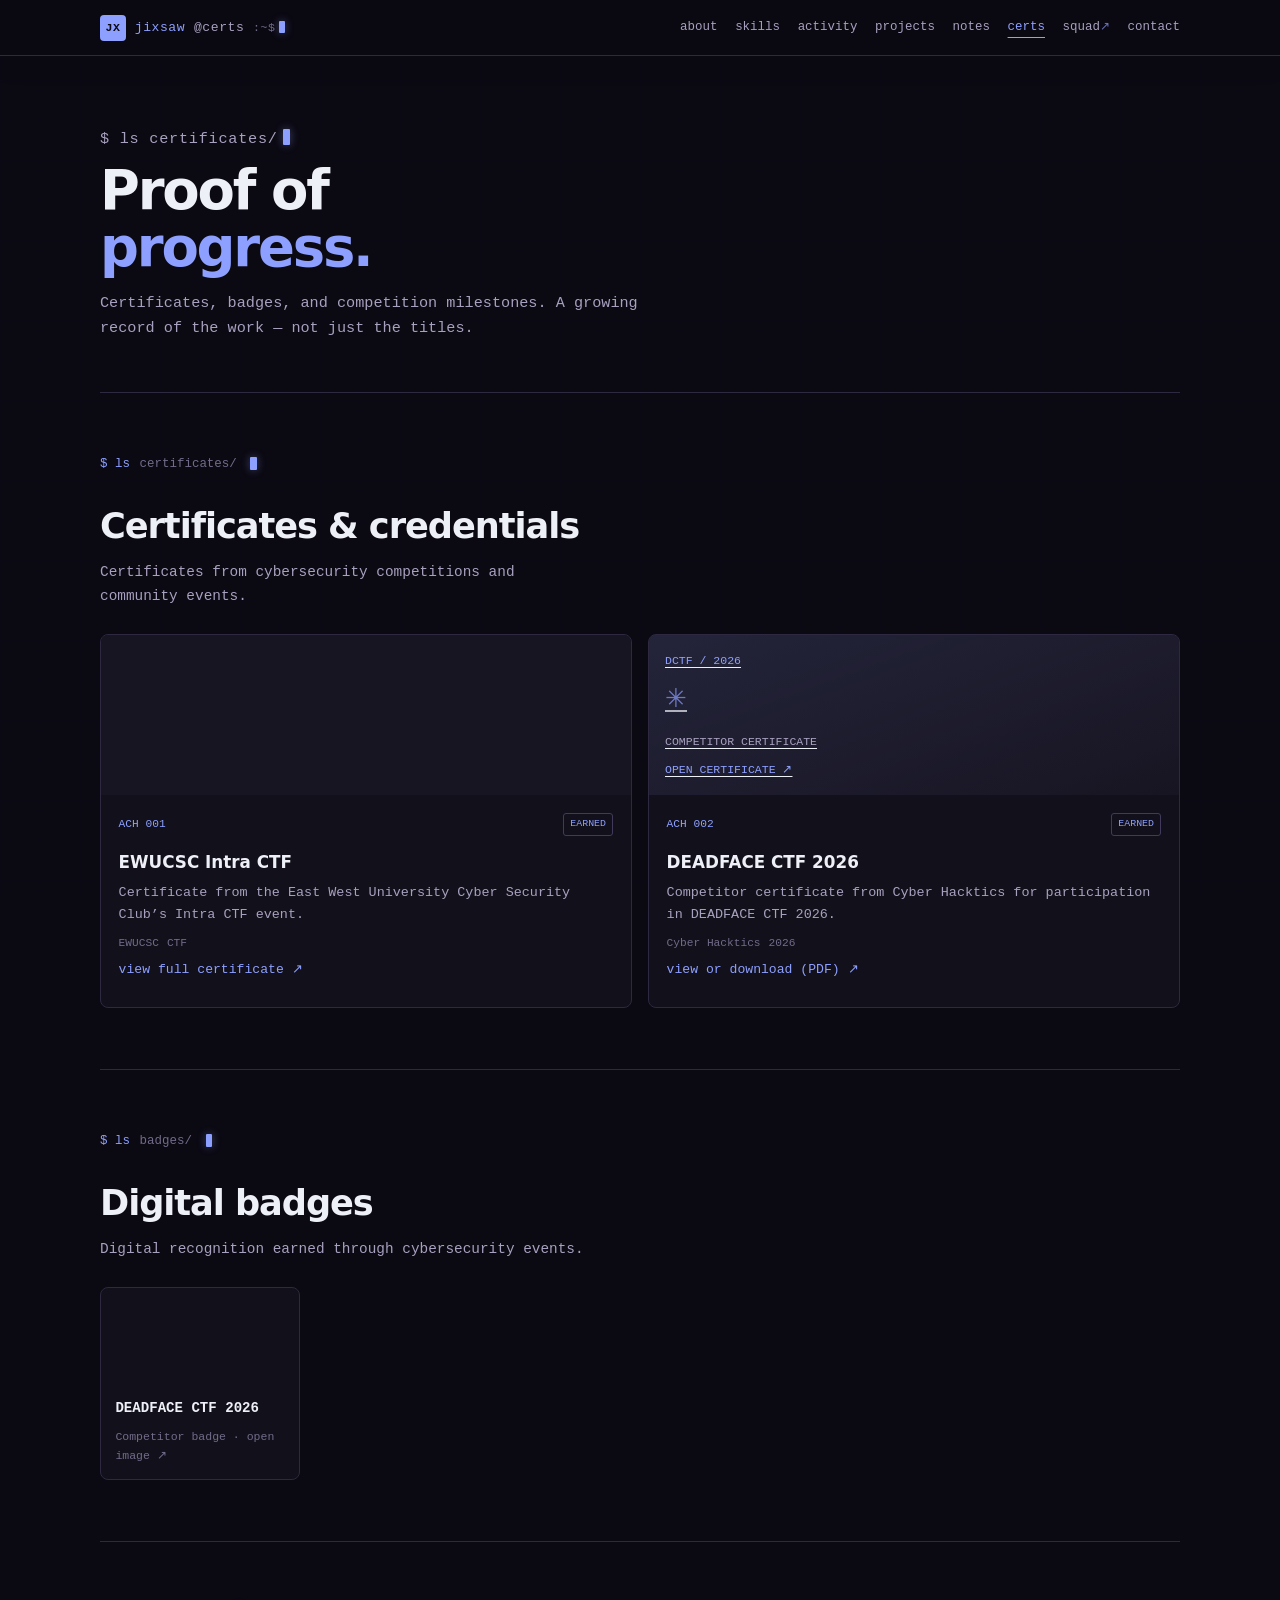
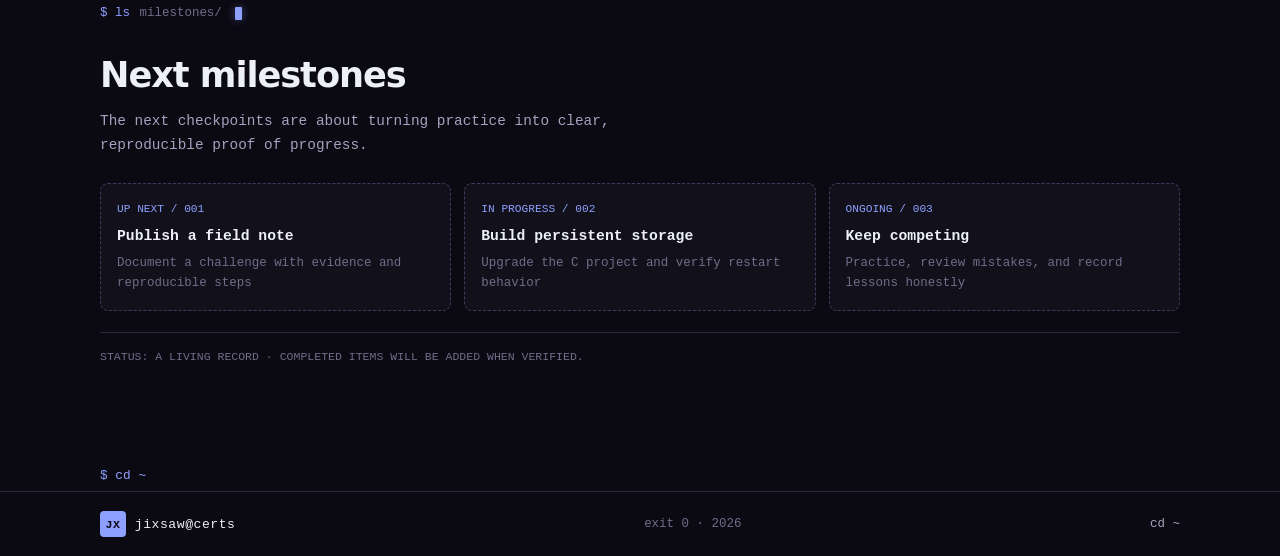
==== commit 7c683332: "Refresh polished shared stylesheet cache" ====
--- a/achievements/index.html
+++ b/achievements/index.html
@@ -17,7 +17,7 @@
 <link rel="preconnect" href="https://fonts.googleapis.com">
 <link rel="preconnect" href="https://fonts.gstatic.com" crossorigin>
 <link href="https://fonts.googleapis.com/css2?family=DM+Mono:wght@400;500&family=Manrope:wght@400;500;600;700;800&display=swap" rel="stylesheet">
-<link rel="stylesheet" href="../style.css?v=20261024-ui-polish3">
+<link rel="stylesheet" href="../style.css?v=20261024-ui-polish4">
 </head>
 <body>
 <a class="skip-link" href="#main">Skip to content</a>
--- a/style.css
+++ b/style.css
@@ -1290,6 +1290,9 @@
 /* ---------- Blinking cursor for terminal-style text only ---------- */
 .term-body .prompt::after,
 .shell-prompt::after,
+.wordmark-tail::after,
+.hero .eyebrow::after,
+.squad-hero .page-kicker::after,
 .section-label::after,
 .page-intro > .page-kicker::after,
 .error-code::after {
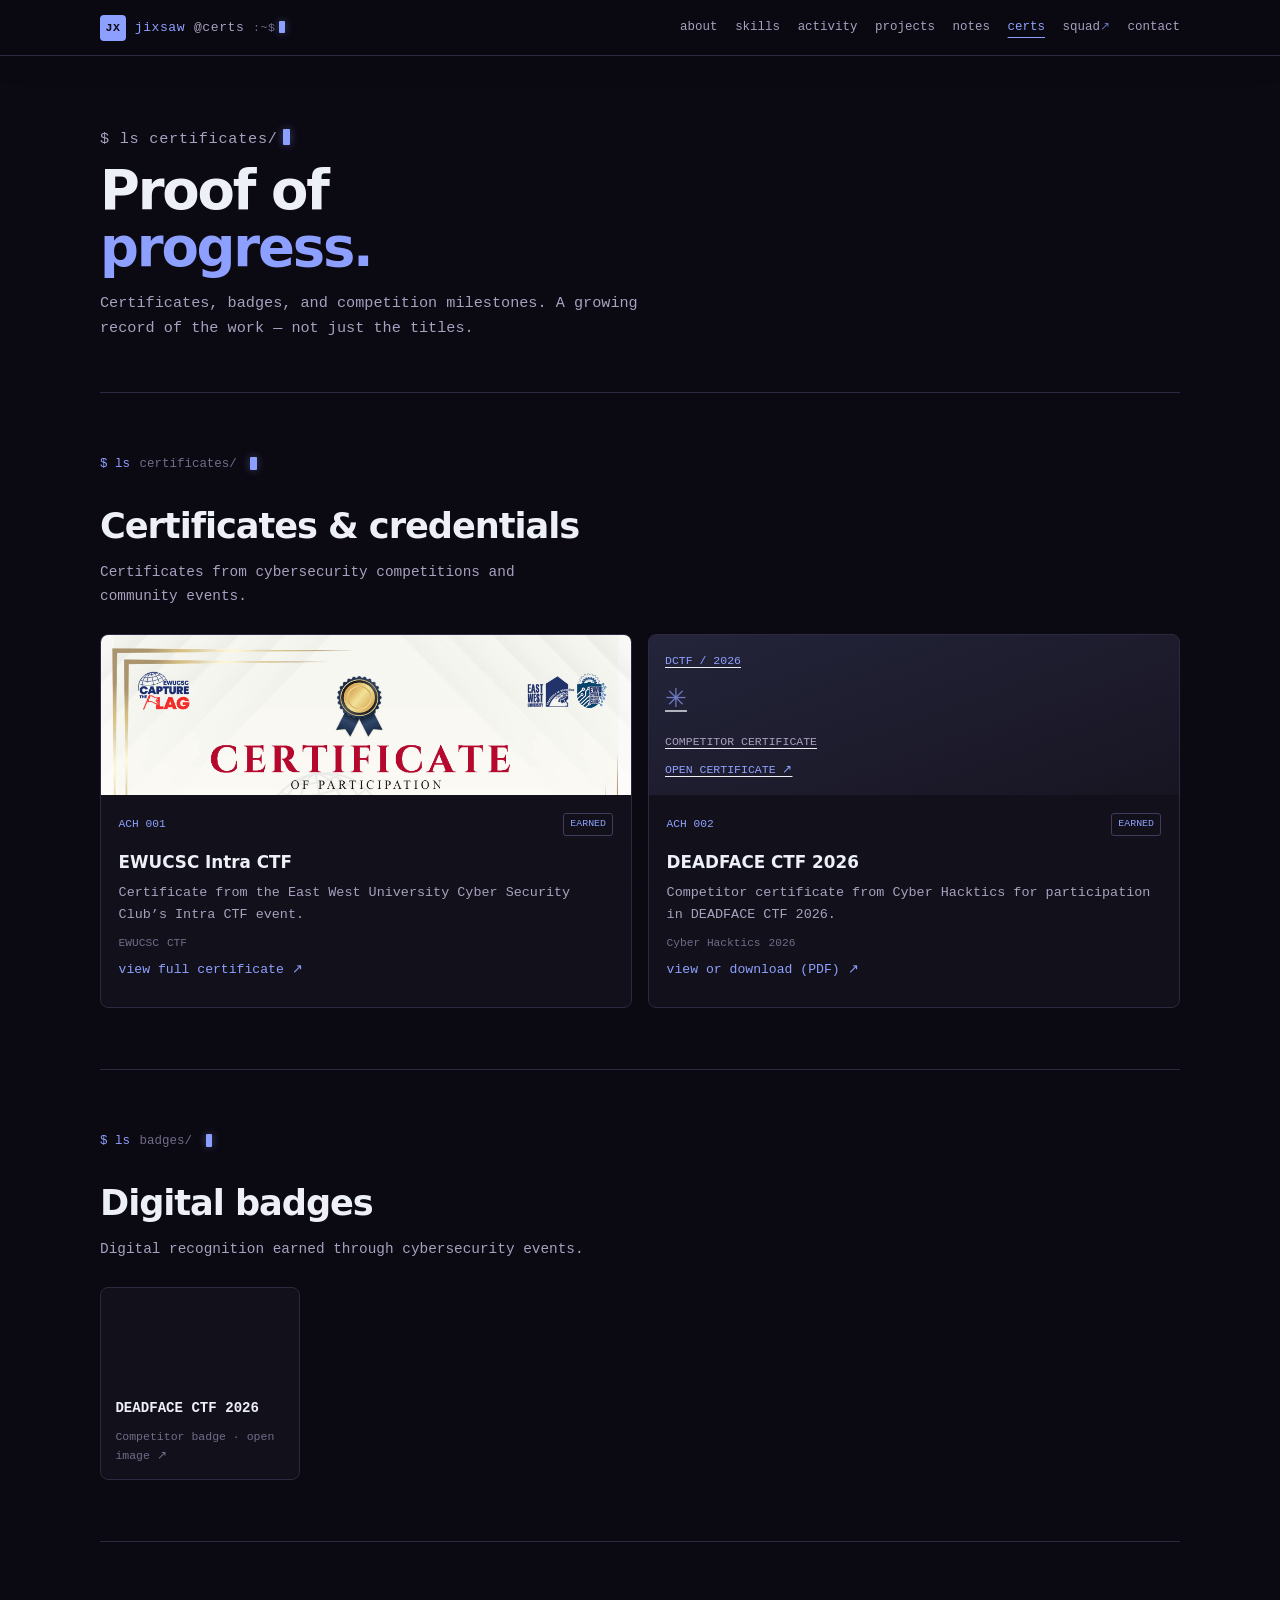
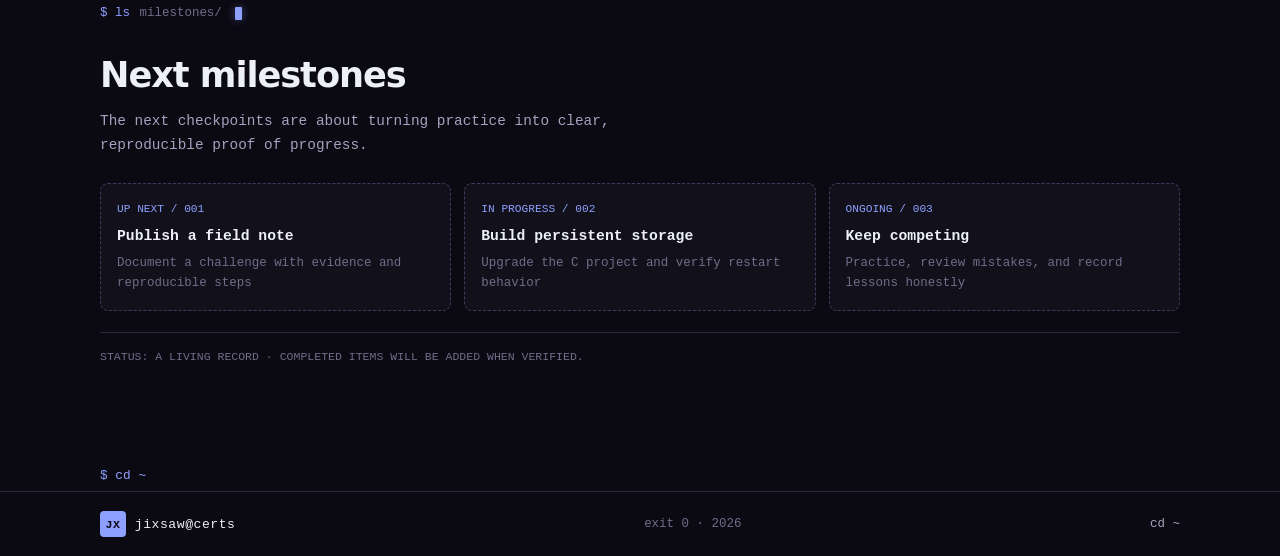
==== commit d5d51d68: "Strengthen static-site content security policy" ====
--- a/achievements/index.html
+++ b/achievements/index.html
@@ -4,8 +4,7 @@
 <meta charset="utf-8">
 <meta name="viewport" content="width=device-width, initial-scale=1">
 <meta name="theme-color" content="#0b0912">
-<meta http-equiv="Content-Security-Policy" content="default-src 'self'; script-src 'none'; object-src 'none'; base-uri 'self'; form-action 'self'; frame-src 'none'; media-src 'none'; worker-src 'none'; connect-src 'none'; manifest-src 'none'; img-src 'self' data:; style-src 'self' https://fonts.googleapis.com; font-src 'self' https://fonts.gstatic.com; upgrade-insecure-requests">
-<meta http-equiv="X-Content-Type-Options" content="nosniff">
+<meta http-equiv="Content-Security-Policy" content="default-src 'self'; script-src 'none'; object-src 'none'; base-uri 'self'; form-action 'self'; frame-src 'none'; media-src 'none'; worker-src 'none'; connect-src 'none'; manifest-src 'none'; img-src 'self' data:; style-src 'self' https://fonts.googleapis.com; style-src-attr 'none'; font-src 'self' https://fonts.gstatic.com; upgrade-insecure-requests">
 <meta name="referrer" content="strict-origin-when-cross-origin">
 <title>jixsaw@certs:~$ — Achievements</title>
 <link rel="icon" href="data:image/svg+xml,%3Csvg xmlns='http://www.w3.org/2000/svg' viewBox='0 0 100 100'%3E%3Crect width='100' height='100' rx='14' fill='%230b0912'/%3E%3Cpath d='M24 25h52M24 50h34M24 75h52' stroke='%238ea0ff' stroke-width='7'/%3E%3C/svg%3E">
--- a/style.css
+++ b/style.css
@@ -1659,3 +1659,15 @@
     transition-duration: 0.01ms !important;
   }
 }
+
+
+/* ---------- Security hardening: no inline style attributes ---------- */
+.mt-section { margin-top: 1.6rem; }
+.mt-section-small { margin-top: 1.4rem; }
+.inline-text { color: var(--text); }
+.dim-text { color: var(--dim); }
+.status-note {
+  margin-top: 1.4rem;
+  color: var(--dim);
+  font-size: 0.85rem;
+}
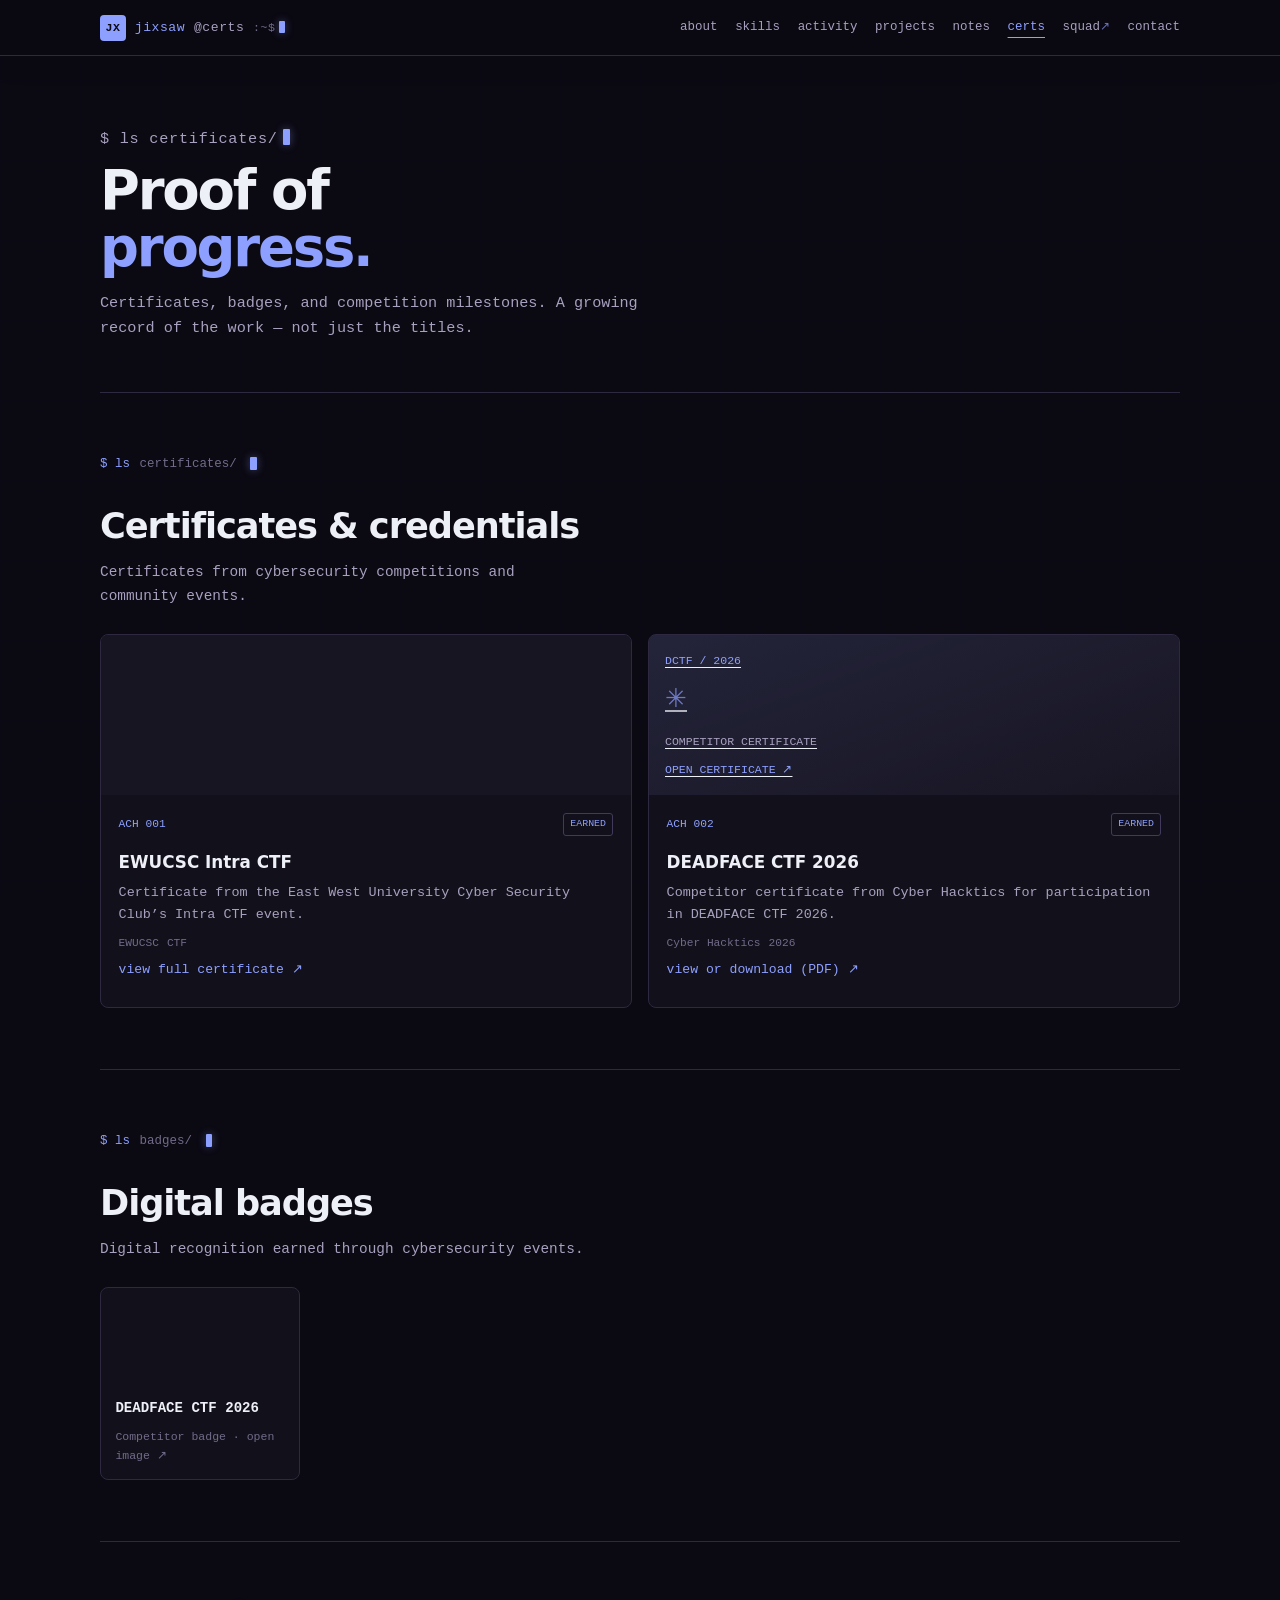
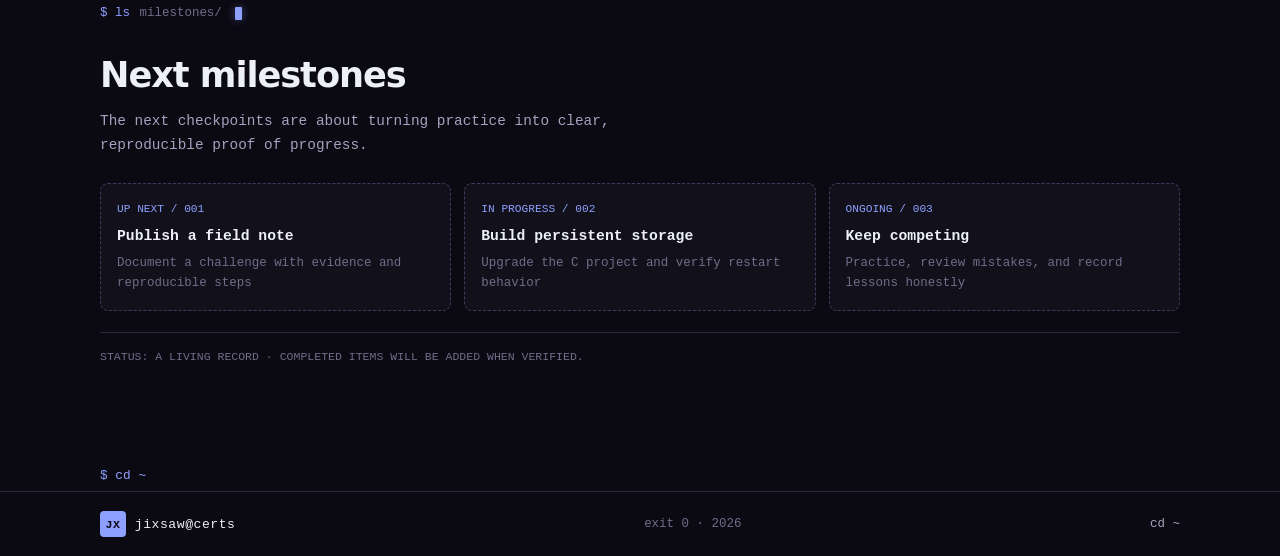
==== commit 72b29fb7: "Refresh cache for security-hardened stylesheet" ====
--- a/achievements/index.html
+++ b/achievements/index.html
@@ -16,7 +16,7 @@
 <link rel="preconnect" href="https://fonts.googleapis.com">
 <link rel="preconnect" href="https://fonts.gstatic.com" crossorigin>
 <link href="https://fonts.googleapis.com/css2?family=DM+Mono:wght@400;500&family=Manrope:wght@400;500;600;700;800&display=swap" rel="stylesheet">
-<link rel="stylesheet" href="../style.css?v=20261024-ui-polish4">
+<link rel="stylesheet" href="../style.css?v=20261024-security1">
 </head>
 <body>
 <a class="skip-link" href="#main">Skip to content</a>
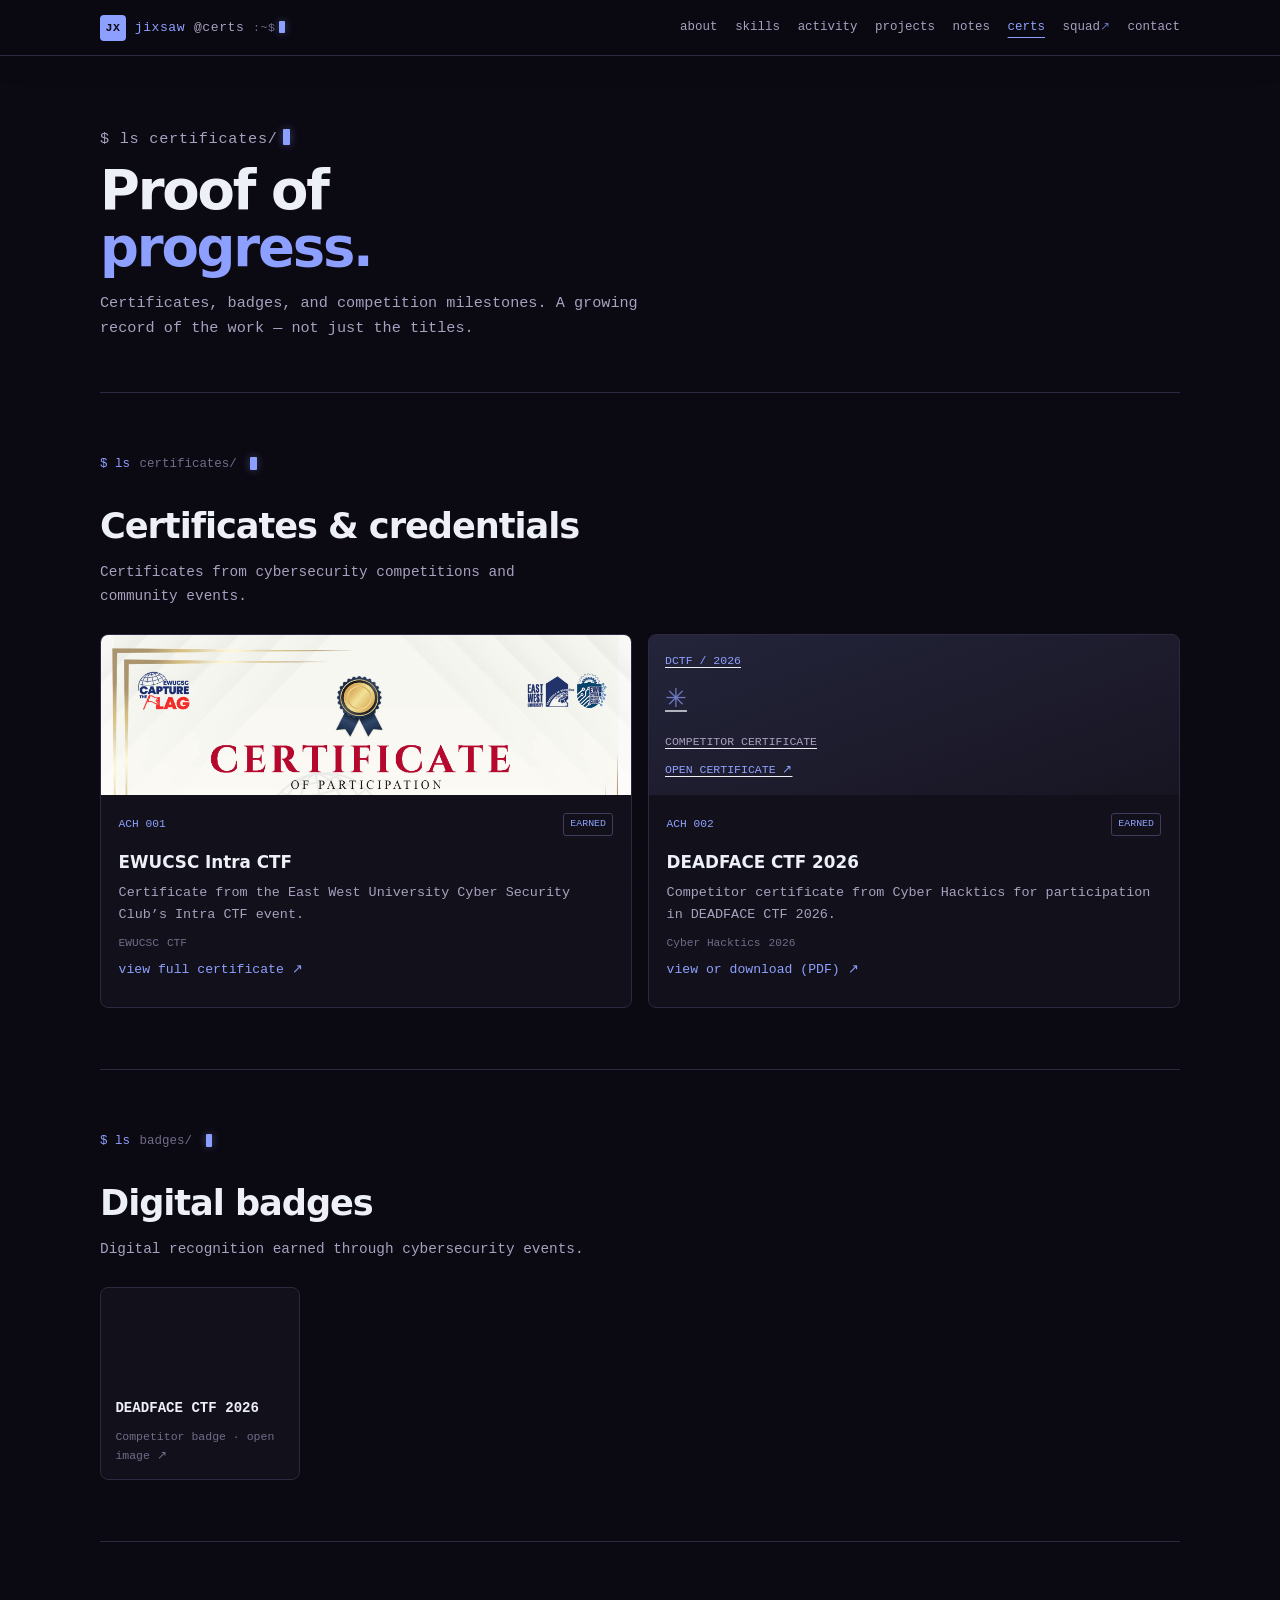
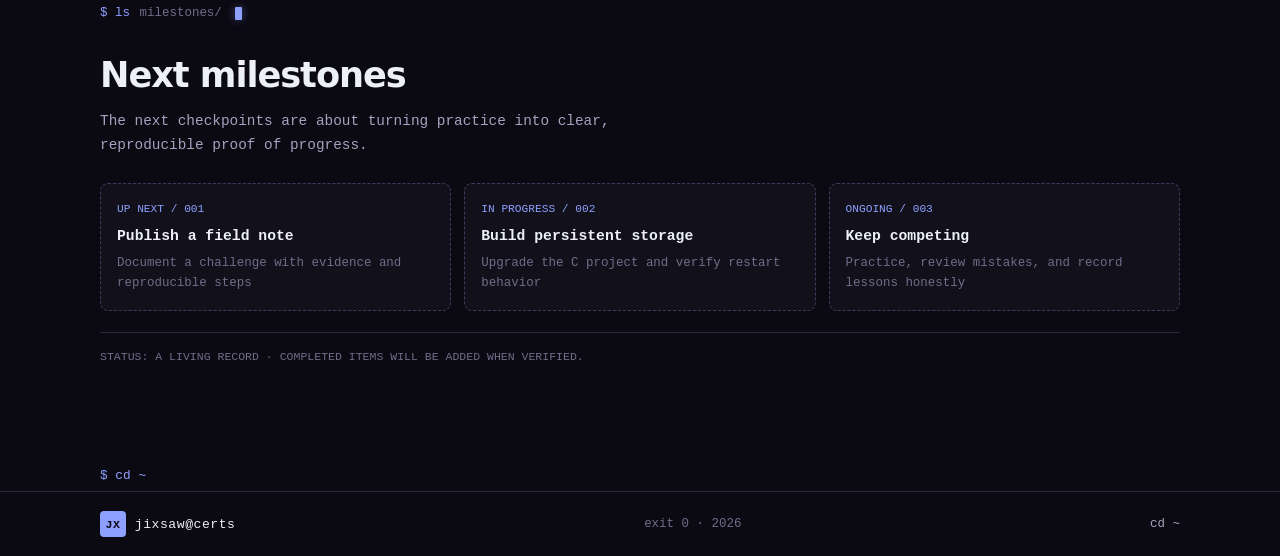
==== commit 1d5013bc: "Refresh stylesheet cache for squad card sizing fix" ====
--- a/achievements/index.html
+++ b/achievements/index.html
@@ -16,7 +16,7 @@
 <link rel="preconnect" href="https://fonts.googleapis.com">
 <link rel="preconnect" href="https://fonts.gstatic.com" crossorigin>
 <link href="https://fonts.googleapis.com/css2?family=DM+Mono:wght@400;500&family=Manrope:wght@400;500;600;700;800&display=swap" rel="stylesheet">
-<link rel="stylesheet" href="../style.css?v=20261024-security1">
+<link rel="stylesheet" href="../style.css?v=20261024-squad-card-fix1">
 </head>
 <body>
 <a class="skip-link" href="#main">Skip to content</a>
--- a/style.css
+++ b/style.css
@@ -1671,3 +1671,15 @@
   color: var(--dim);
   font-size: 0.85rem;
 }
+
+
+/* Keep a single collaborator card the same width as a regular roster card. */
+.collaborator-grid {
+  grid-template-columns: repeat(2, minmax(0, 1fr));
+}
+
+@media (max-width: 640px) {
+  .collaborator-grid {
+    grid-template-columns: minmax(0, 1fr);
+  }
+}
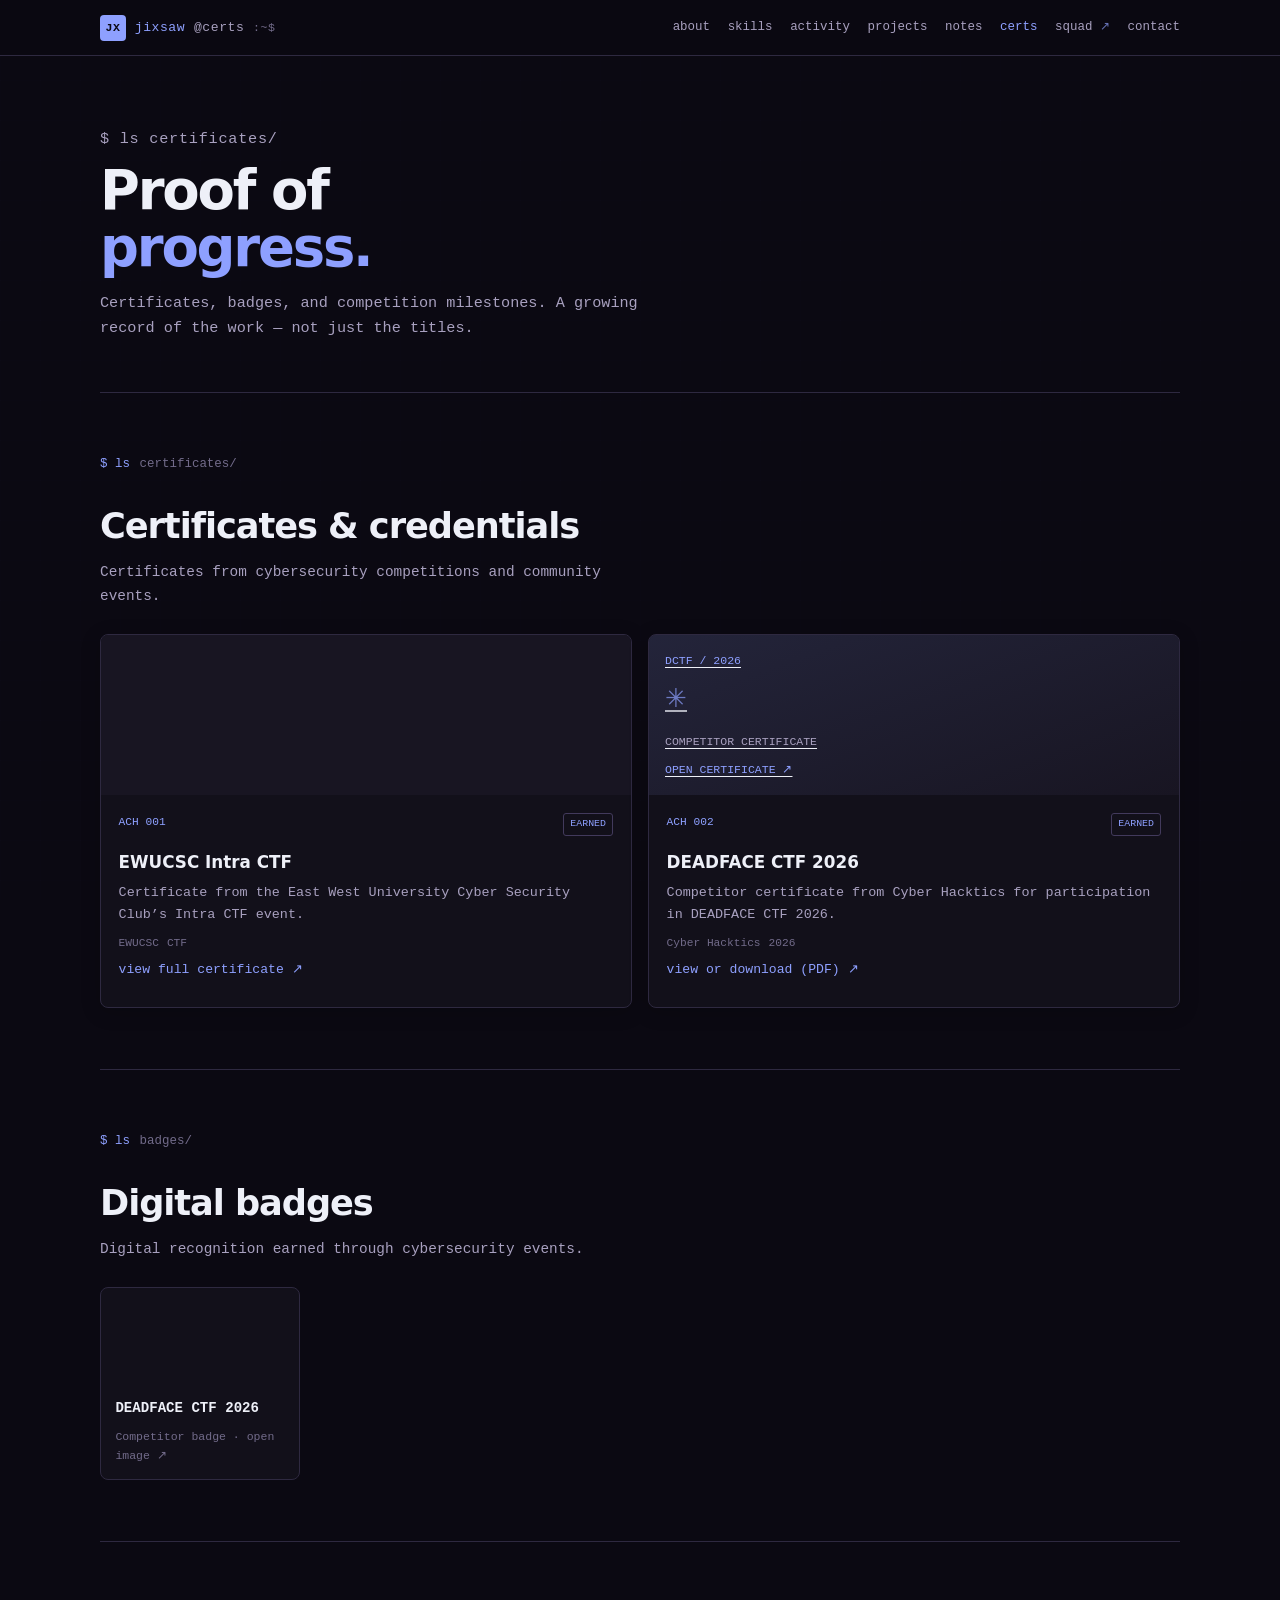
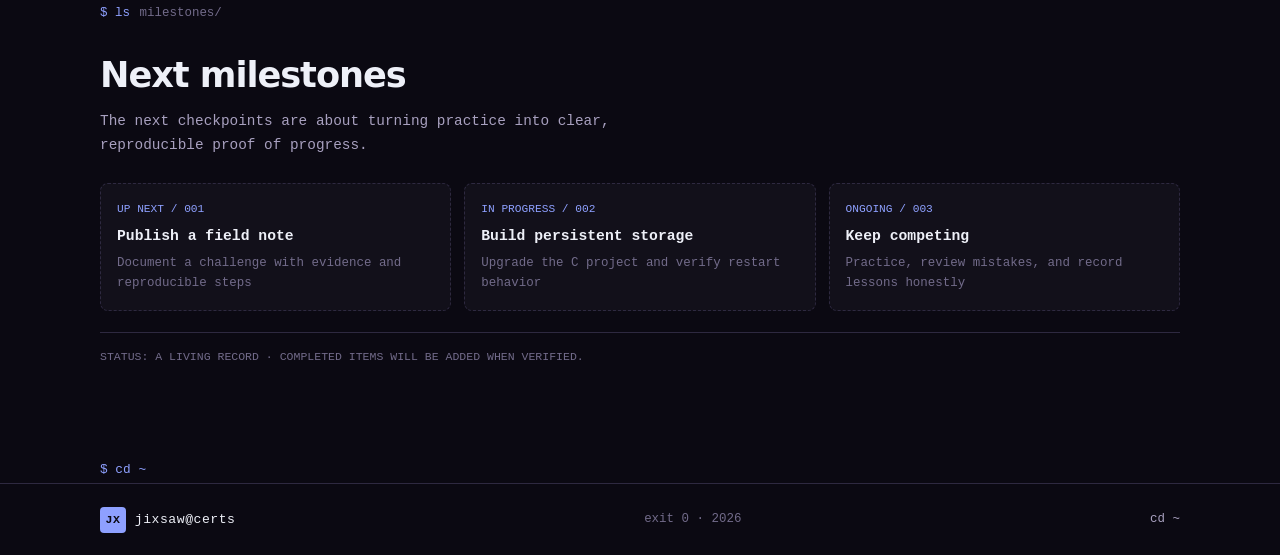
==== commit 89f787a3: "security: harden achievements page CSP, nosniff, no-referrer" ====
--- a/achievements/index.html
+++ b/achievements/index.html
@@ -4,8 +4,9 @@
 <meta charset="utf-8">
 <meta name="viewport" content="width=device-width, initial-scale=1">
 <meta name="theme-color" content="#0b0912">
-<meta http-equiv="Content-Security-Policy" content="default-src 'self'; script-src 'none'; object-src 'none'; base-uri 'self'; form-action 'self'; frame-src 'none'; media-src 'none'; worker-src 'none'; connect-src 'none'; manifest-src 'none'; img-src 'self' data:; style-src 'self' https://fonts.googleapis.com; style-src-attr 'none'; font-src 'self' https://fonts.gstatic.com; upgrade-insecure-requests">
-<meta name="referrer" content="strict-origin-when-cross-origin">
+<meta http-equiv="Content-Security-Policy" content="default-src 'self'; script-src 'none'; object-src 'none'; base-uri 'self'; form-action 'none'; frame-src 'none'; child-src 'none'; media-src 'none'; worker-src 'none'; connect-src 'none'; manifest-src 'none'; img-src 'self' data:; style-src 'self' https://fonts.googleapis.com; style-src-attr 'none'; font-src 'self' https://fonts.gstatic.com; upgrade-insecure-requests">
+<meta http-equiv="X-Content-Type-Options" content="nosniff">
+<meta name="referrer" content="no-referrer">
 <title>jixsaw@certs:~$ — Achievements</title>
 <link rel="icon" href="data:image/svg+xml,%3Csvg xmlns='http://www.w3.org/2000/svg' viewBox='0 0 100 100'%3E%3Crect width='100' height='100' rx='14' fill='%230b0912'/%3E%3Cpath d='M24 25h52M24 50h34M24 75h52' stroke='%238ea0ff' stroke-width='7'/%3E%3C/svg%3E">
 <meta name="description" content="Certificates, badges, and milestones from Shadman Ibtesham’s cybersecurity learning journey and CTF competitions.">
@@ -14,9 +15,9 @@
 <meta property="og:description" content="A documented archive of cybersecurity competitions, certificates, and learning milestones.">
 <meta property="og:url" content="https://jixsaw079.github.io/achievements/">
 <link rel="preconnect" href="https://fonts.googleapis.com">
-<link rel="preconnect" href="https://fonts.gstatic.com" crossorigin>
+<link rel="preconnect" href="https://fonts.gstatic.com" crossorigin="anonymous">
 <link href="https://fonts.googleapis.com/css2?family=DM+Mono:wght@400;500&family=Manrope:wght@400;500;600;700;800&display=swap" rel="stylesheet">
-<link rel="stylesheet" href="../style.css?v=20261024-squad-card-fix1">
+<link rel="stylesheet" href="../style.css?v=20261024-max">
 </head>
 <body>
 <a class="skip-link" href="#main">Skip to content</a>
--- a/style.css
+++ b/style.css
@@ -1,1685 +1,191 @@
-/* =========================================================
-   Jixsaw — Terminal Portfolio
-   Full terminal aesthetic · original purple palette kept
-   ========================================================= */
-
-:root {
-  color-scheme: dark;
-
-  --bg: #0b0912;
-  --panel: #12101a;
-  --panel-2: #181522;
-  --panel-3: #1e1a2b;
-  --line: #2e2940;
-  --line-strong: #423a5c;
-
-  --text: #eef0f8;
-  --muted: #a8a0bf;
-  --dim: #726b8a;
-
-  --accent: #8ea0ff;
-  --accent-rgb: 142, 160, 255;
-  --accent-soft: rgba(142, 160, 255, 0.14);
-  --accent-glow: rgba(142, 160, 255, 0.4);
-
-  --green: #6ee7a8;
-  --red: #ff6b7a;
-  --yellow: #f5c76e;
-
-  --mono: "DM Mono", ui-monospace, SFMono-Regular, Consolas, monospace;
-  --sans: "Manrope", system-ui, -apple-system, BlinkMacSystemFont, "Segoe UI", sans-serif;
-
-  --radius: 8px;
-  --header-h: 56px;
-}
-
-*, *::before, *::after { box-sizing: border-box; }
-
-html {
-  scroll-behavior: smooth;
-  scroll-padding-top: calc(var(--header-h) + 1.5rem);
-}
-
-body {
-  margin: 0;
-  background: var(--bg);
-  color: var(--text);
-  font: 15px/1.65 var(--mono);
-  -webkit-font-smoothing: antialiased;
-}
-
-/* Terminal grid */
-body::before {
-  content: "";
-  position: fixed;
-  inset: 0;
-  pointer-events: none;
-  z-index: -1;
-  opacity: 0.22;
-  background-image:
-    linear-gradient(rgba(142, 160, 255, 0.04) 1px, transparent 1px),
-    linear-gradient(90deg, rgba(142, 160, 255, 0.04) 1px, transparent 1px);
-  background-size: 40px 40px;
-}
-
-a {
-  color: inherit;
-  text-underline-offset: 0.2em;
-}
-
-a:focus-visible {
-  outline: 2px solid var(--accent);
-  outline-offset: 3px;
-}
-
-img { max-width: 100%; height: auto; display: block; }
-
-.wrap {
-  width: min(100% - 2rem, 1080px);
-  margin-inline: auto;
-}
-
-/* ---------- Skip link ---------- */
-.skip-link {
-  position: absolute;
-  left: 1rem;
-  top: -5rem;
-  z-index: 100;
-  padding: 0.5rem 0.9rem;
-  background: var(--accent);
-  color: var(--bg);
-  font-weight: 600;
-  text-decoration: none;
-  border-radius: 4px;
-}
-.skip-link:focus { top: 1rem; }
-
-/* ---------- Header (terminal bar) ---------- */
-.site-header {
-  position: sticky;
-  top: 0;
-  z-index: 50;
-  height: var(--header-h);
-  border-bottom: 1px solid var(--line);
-  background: rgba(11, 9, 18, 0.92);
-  backdrop-filter: blur(14px);
-  -webkit-backdrop-filter: blur(14px);
-}
-
-.header-inner {
-  height: 100%;
-  display: flex;
-  align-items: center;
-  justify-content: space-between;
-  gap: 1rem;
-}
-
-.wordmark {
-  display: inline-flex;
-  align-items: center;
-  gap: 0.55rem;
-  font: 500 0.82rem var(--mono);
-  letter-spacing: 0.04em;
-  text-decoration: none;
-  color: var(--text);
-}
-
-.mark {
-  display: inline-grid;
-  place-items: center;
-  width: 26px;
-  height: 26px;
-  background: var(--accent);
-  color: var(--bg);
-  font-weight: 700;
-  font-size: 0.72rem;
-  border-radius: 4px;
-}
-
-.wordmark-tail {
-  color: var(--dim);
-  font-size: 0.72rem;
-}
-
-.prompt-user {
-  color: var(--accent);
-  font-weight: 500;
-}
-
-.prompt-host {
-  color: var(--muted);
-}
-
-nav {
-  display: flex;
-  align-items: center;
-  flex-wrap: wrap;
-  gap: 0.2rem 1.1rem;
-}
-
-nav a {
-  color: var(--muted);
-  font-size: 0.78rem;
-  text-decoration: none;
-  transition: color 0.15s ease;
-}
-
-nav a:hover,
-nav a[aria-current="page"] {
-  color: var(--accent);
-}
-
-.nav-arrow { color: var(--accent); opacity: 0.7; }
-
-/* ---------- Terminal window ---------- */
-.term-window {
-  background: var(--panel);
-  border: 1px solid var(--line-strong);
-  border-radius: var(--radius);
-  overflow: hidden;
-  box-shadow: 0 12px 40px rgba(0, 0, 0, 0.35);
-}
-
-.term-titlebar {
-  display: flex;
-  align-items: center;
-  gap: 0.55rem;
-  padding: 0.55rem 0.85rem;
-  background: var(--panel-2);
-  border-bottom: 1px solid var(--line);
-  font-size: 0.72rem;
-  color: var(--dim);
-}
-
-.term-dots {
-  display: flex;
-  gap: 0.35rem;
-}
-
-.term-dots span {
-  width: 10px;
-  height: 10px;
-  border-radius: 50%;
-}
-
-.term-dots .r { background: var(--red); }
-.term-dots .y { background: var(--yellow); }
-.term-dots .g { background: var(--green); }
-
-.term-title {
-  flex: 1;
-  text-align: center;
-  color: var(--muted);
-  letter-spacing: 0.04em;
-}
-
-.term-body {
-  padding: 1rem 1.1rem;
-  font-size: 0.84rem;
-  line-height: 1.7;
-}
-
-.term-body .prompt {
-  color: var(--accent);
-  margin-bottom: 0.35rem;
-}
-
-.term-body .cmd {
-  color: var(--text);
-}
-
-.term-body .out {
-  color: var(--muted);
-  margin: 0.25rem 0 0.9rem;
-}
-
-.term-body .key {
-  color: var(--dim);
-}
-
-.term-body .val {
-  color: var(--text);
-}
-
-/* ---------- Prompt lines ---------- */
-.shell-prompt {
-  font-family: var(--mono);
-  font-size: 0.78rem;
-  color: var(--accent);
-  margin-bottom: 0.6rem;
-}
-
-.shell-prompt .user { color: var(--accent); }
-.shell-prompt .host { color: var(--muted); }
-.shell-prompt .path { color: var(--dim); }
-.shell-prompt .cmd { color: var(--text); }
-
-/* ---------- Hero ---------- */
-.hero {
-  padding: 2.5rem 0 1.5rem;
-}
-
-.hero-topline {
-  display: flex;
-  align-items: center;
-  gap: 0.7rem;
-  font-size: 0.75rem;
-  color: var(--muted);
-  margin-bottom: 1.8rem;
-}
-
-.status-dot {
-  width: 7px;
-  height: 7px;
-  border-radius: 50%;
-  background: var(--accent);
-  box-shadow: 0 0 12px var(--accent-glow);
-}
-
-.topline-rule {
-  height: 1px;
-  flex: 1;
-  background: var(--line);
-}
-
-.hero-grid {
-  display: grid;
-  grid-template-columns: minmax(0, 1.35fr) minmax(280px, 0.85fr);
-  gap: clamp(1.8rem, 5vw, 3.5rem);
-  align-items: start;
-}
-
-.eyebrow {
-  color: var(--accent);
-  font-size: 0.78rem;
-  margin: 0 0 0.9rem;
-  letter-spacing: 0.06em;
-}
-
-h1 {
-  margin: 0 0 1.1rem;
-  font-family: var(--sans);
-  font-size: clamp(2.4rem, 5.5vw, 3.8rem);
-  font-weight: 700;
-  letter-spacing: -0.04em;
-  line-height: 1.05;
-}
-
-.accent { color: var(--accent); }
-.muted { color: var(--muted); }
-
-.hero-description {
-  max-width: 520px;
-  color: var(--muted);
-  font-size: 0.95rem;
-  line-height: 1.75;
-  margin-bottom: 1.6rem;
-}
-
-.hero-actions {
-  display: flex;
-  flex-wrap: wrap;
-  gap: 0.8rem;
-  margin-top: 0.5rem;
-}
-
-.button {
-  display: inline-flex;
-  align-items: center;
-  gap: 0.5rem;
-  min-height: 42px;
-  padding: 0.55rem 1.1rem;
-  border: 1px solid var(--line);
-  font: 600 0.82rem var(--mono);
-  text-decoration: none;
-  border-radius: 5px;
-  transition: border-color 0.15s ease, background 0.15s ease, transform 0.15s ease;
-}
-
-.button:hover {
-  border-color: var(--accent);
-  transform: translateY(-1px);
-}
-
-.button-primary {
-  background: var(--accent);
-  color: var(--bg);
-  border-color: var(--accent);
-}
-
-.button-primary:hover {
-  background: #a3b2ff;
-  box-shadow: 0 6px 20px var(--accent-glow);
-}
-
-.text-link {
-  color: var(--muted);
-  font-size: 0.85rem;
-  text-decoration: none;
-}
-
-.text-link:hover { color: var(--accent); }
-
-/* ---------- Sections ---------- */
-.section {
-  padding: 3.8rem 0;
-  border-top: 1px solid var(--line);
-}
-
-.section-label {
-  display: flex;
-  align-items: center;
-  gap: 0.6rem;
-  font-size: 0.78rem;
-  color: var(--muted);
-  margin-bottom: 1.4rem;
-}
-
-.section-label .cmd {
-  color: var(--accent);
-}
-
-.section-label .path {
-  color: var(--dim);
-}
-
-.section-heading {
-  margin-bottom: 1.6rem;
-}
-
-.section-heading h2 {
-  margin: 0 0 0.4rem;
-  font-family: var(--sans);
-  font-size: clamp(1.6rem, 3.5vw, 2.2rem);
-  letter-spacing: -0.03em;
-}
-
-.section-heading p {
-  margin: 0;
-  color: var(--muted);
-  font-size: 0.9rem;
-  max-width: 520px;
-}
-
-/* ---------- Cards / grids ---------- */
-.activity-grid,
-.skills-grid {
-  display: grid;
-  grid-template-columns: repeat(auto-fit, minmax(240px, 1fr));
-  gap: 0.85rem;
-}
-
-.activity-card,
-.skill-card {
-  background: var(--panel);
-  border: 1px solid var(--line);
-  border-radius: var(--radius);
-  padding: 1.15rem;
-  transition: border-color 0.18s ease, transform 0.18s ease;
-}
-
-.activity-card:hover,
-.skill-card:hover {
-  border-color: var(--line-strong);
-  transform: translateY(-2px);
-}
-
-.activity-card.featured {
-  border-color: var(--line-strong);
-  background: linear-gradient(160deg, var(--accent-soft), transparent 55%), var(--panel);
-}
-
-.card-meta {
-  display: flex;
-  justify-content: space-between;
-  gap: 0.5rem;
-  font-size: 0.7rem;
-  color: var(--dim);
-  margin-bottom: 0.8rem;
-}
-
-.card-index { color: var(--accent); }
-
-.pill {
-  padding: 0.15rem 0.4rem;
-  border: 1px solid var(--line-strong);
-  color: var(--accent);
-  font-size: 0.62rem;
-  border-radius: 3px;
-}
-
-.pill-muted {
-  color: var(--muted);
-  border-color: var(--line);
-}
-
-.activity-card h3,
-.skill-card h3 {
-  margin: 0 0 0.45rem;
-  font-family: var(--sans);
-  font-size: 1.05rem;
-}
-
-.activity-card p,
-.skill-card p {
-  margin: 0;
-  color: var(--muted);
-  font-size: 0.84rem;
-}
-
-.card-bottom {
-  display: flex;
-  justify-content: space-between;
-  margin-top: 1rem;
-  padding-top: 0.8rem;
-  border-top: 1px solid var(--line);
-  font-size: 0.72rem;
-  color: var(--dim);
-}
-
-.card-action {
-  color: var(--accent);
-  text-decoration: none;
-}
-
-.card-action:hover { text-decoration: underline; }
-
-/* ---------- Projects ---------- */
-.project-row {
-  display: grid;
-  grid-template-columns: 56px 1fr auto;
-  gap: 1.1rem;
-  padding: 1.3rem 0;
-  border-top: 1px solid var(--line);
-}
-
-.project-row:last-child { border-bottom: 1px solid var(--line); }
-
-.project-number {
-  color: var(--accent);
-  font-size: 0.78rem;
-  padding-top: 0.25rem;
-}
-
-.project-title-line {
-  display: flex;
-  flex-wrap: wrap;
-  align-items: center;
-  gap: 0.6rem 1rem;
-  margin-bottom: 0.35rem;
-}
-
-.project-title-line h3 {
-  margin: 0;
-  font-family: var(--sans);
-  font-size: 1.1rem;
-}
-
-.project-title-link {
-  text-decoration: none;
-}
-
-.project-title-link:hover { color: var(--accent); }
-
-.project-state {
-  display: inline-flex;
-  align-items: center;
-  gap: 0.35rem;
-  font-size: 0.68rem;
-  color: var(--muted);
-}
-
-.project-state i {
-  width: 6px;
-  height: 6px;
-  border-radius: 50%;
-  background: var(--accent);
-  box-shadow: 0 0 8px var(--accent-glow);
-}
-
-.project-main > p {
-  margin: 0;
-  color: var(--muted);
-  font-size: 0.88rem;
-}
-
-.tag-list {
-  display: flex;
-  flex-wrap: wrap;
-  gap: 0.4rem;
-  margin-top: 0.7rem;
-}
-
-.tag-list span {
-  padding: 0.2rem 0.45rem;
-  border: 1px solid var(--line);
-  color: var(--muted);
-  font-size: 0.68rem;
-  border-radius: 3px;
-}
-
-.tag-list.compact { margin-top: 0.55rem; }
-
-.project-symbol {
-  display: grid;
-  place-items: center;
-  width: 30px;
-  height: 30px;
-  border: 1px solid var(--line);
-  color: var(--accent);
-  text-decoration: none;
-  border-radius: 4px;
-  font-size: 0.9rem;
-}
-
-.project-symbol:hover {
-  border-color: var(--accent);
-  background: var(--accent-soft);
-}
-
-/* ---------- Roadmap ---------- */
-.next-grid {
-  display: grid;
-  grid-template-columns: 0.9fr 1.1fr;
-  gap: 2rem;
-}
-
-.roadmap {
-  list-style: none;
-  padding: 0;
-  margin: 0;
-}
-
-.roadmap li {
-  display: grid;
-  grid-template-columns: 28px 1fr auto;
-  gap: 0.7rem;
-  padding: 0.85rem 0;
-  border-top: 1px solid var(--line);
-  font-size: 0.88rem;
-}
-
-.roadmap li > span { color: var(--accent); }
-.roadmap li strong { display: block; font-family: var(--sans); }
-.roadmap li small {
-  display: block;
-  margin-top: 0.2rem;
-  color: var(--muted);
-  font-size: 0.8rem;
-}
-.roadmap li > b {
-  color: var(--dim);
-  font-size: 0.68rem;
-  font-weight: 400;
-}
-
-/* ---------- Contact ---------- */
-.contact-section {
-  padding: 3.2rem 0 3.5rem;
-  border-top: 1px solid var(--line);
-}
-
-.contact-inner h2 {
-  margin: 0 0 0.6rem;
-  font-family: var(--sans);
-  font-size: clamp(1.8rem, 4vw, 2.6rem);
-}
-
-.contact-inner p {
-  color: var(--muted);
-  max-width: 480px;
-  margin-bottom: 1.2rem;
-}
-
-.social-links {
-  display: flex;
-  flex-wrap: wrap;
-  gap: 0.5rem;
-}
-
-.social-links a {
-  display: inline-flex;
-  align-items: center;
-  justify-content: center;
-  width: 2.3rem;
-  height: 2.3rem;
-  border: 1px solid var(--line);
-  border-radius: 50%;
-  color: var(--text);
-  text-decoration: none;
-  transition: border-color 0.15s ease, color 0.15s ease, background 0.15s ease;
-}
-
-.social-links a svg {
-  width: 1rem;
-  height: 1rem;
-  fill: currentColor;
-}
-
-.social-links a:hover {
-  color: var(--accent);
-  border-color: var(--accent);
-  background: var(--accent-soft);
-}
-
-/* ---------- Footer ---------- */
-footer {
-  border-top: 1px solid var(--line);
-}
-
-.footer-inner {
-  min-height: 64px;
-  display: flex;
-  justify-content: space-between;
-  align-items: center;
-  gap: 1rem;
-  font-size: 0.78rem;
-  color: var(--dim);
-}
-
-.footer-inner .wordmark { color: var(--text); }
-
-.footer-inner a {
-  color: var(--muted);
-  text-decoration: none;
-}
-
-.footer-inner a:hover { color: var(--accent); }
-
-/* ---------- Page shared ---------- */
-.page-intro {
-  padding: 3.5rem 0 2.2rem;
-}
-
-.page-kicker {
-  color: var(--accent);
-  font-size: 0.78rem;
-  letter-spacing: 0.05em;
-  margin-bottom: 0.6rem;
-}
-
-.page-intro h1 {
-  margin: 0.4rem 0 0.7rem;
-  font-family: var(--sans);
-  font-size: clamp(2.2rem, 6vw, 3.4rem);
-}
-
-.page-intro p {
-  max-width: 560px;
-  color: var(--muted);
-  font-size: 0.95rem;
-}
-
-.back-link {
-  display: inline-block;
-  margin-top: 2rem;
-  color: var(--accent);
-  font-size: 0.8rem;
-  text-decoration: none;
-}
-
-.back-link:hover { opacity: 0.85; }
-
-/* ---------- Squad ---------- */
-.squad-hero {
-  display: flex;
-  flex-wrap: wrap;
-  gap: 2rem;
-  align-items: center;
-  justify-content: space-between;
-}
-
-.squad-hero-copy { flex: 1 1 300px; }
-.squad-hero-logo { flex: 0 1 240px; }
-.squad-hero-logo img {
-  max-width: 240px;
-  max-height: 240px;
-  object-fit: contain;
-}
-
-.archive-panel {
-  background: var(--panel);
-  border: 1px solid var(--line);
-  border-radius: var(--radius);
-  padding: 1.25rem;
-  margin-bottom: 1.5rem;
-}
-
-.archive-top {
-  display: flex;
-  justify-content: space-between;
-  gap: 1rem;
-  padding-bottom: 0.9rem;
-  border-bottom: 1px solid var(--line);
-  font-size: 0.75rem;
-  color: var(--muted);
-}
-
-.archive-top span:last-child { color: var(--accent); }
-
-.squad-feature {
-  display: grid;
-  grid-template-columns: 140px 1fr;
-  gap: 1.5rem;
-  align-items: center;
-  padding: 1.6rem 0;
-}
-
-.squad-founder-photo {
-  border: 1px solid var(--line-strong);
-  border-radius: 4px;
-  overflow: hidden;
-  background: var(--panel-2);
-}
-
-.squad-founder-photo img {
-  width: 100%;
-  max-height: 220px;
-  object-fit: contain;
-}
-
-.squad-lead {
-  color: var(--muted);
-  margin: 0.4rem 0 0;
-}
-
-.squad-members {
-  display: grid;
-  grid-template-columns: repeat(auto-fit, minmax(200px, 1fr));
-  gap: 0.9rem;
-  margin: 1.4rem 0;
-}
-
-.squad-member {
-  width: 100%;
-  max-width: 320px;
-  background: var(--panel);
-  border: 1px solid var(--line);
-  border-radius: var(--radius);
-  padding: 1.1rem;
-  transition: border-color 0.15s ease, transform 0.15s ease;
-}
-
-.squad-member:hover {
-  border-color: var(--line-strong);
-  transform: translateY(-2px);
-}
-
-.member-photo {
-  aspect-ratio: 4/3;
-  overflow: hidden;
-  border: 1px solid var(--line-strong);
-  border-radius: 3px;
-  margin-bottom: 0.9rem;
-  background: var(--panel-2);
-}
-
-.member-photo img {
-  width: 100%;
-  height: 100%;
-  object-fit: contain;
-}
-
-.squad-member h3 {
-  margin: 0 0 0.25rem;
-  font-family: var(--sans);
-  font-size: 1rem;
-}
-
-.squad-member p {
-  margin: 0;
-  color: var(--muted);
-  font-size: 0.84rem;
-}
-
-.member-university {
-  display: block;
-  margin-top: 0.25rem;
-  color: var(--dim);
-  font-size: 0.75rem;
-}
-
-.squad-values {
-  display: grid;
-  grid-template-columns: repeat(auto-fit, minmax(180px, 1fr));
-  gap: 0.8rem;
-  padding-top: 1.2rem;
-  border-top: 1px solid var(--line);
-}
-
-.squad-values article {
-  padding: 0.9rem;
-  background: var(--accent-soft);
-  border: 1px solid var(--line);
-  border-radius: var(--radius);
-}
-
-.squad-values article > span {
-  color: var(--accent);
-  font-size: 0.7rem;
-}
-
-.squad-values h3 {
-  margin: 0.5rem 0 0.3rem;
-  font-family: var(--sans);
-  font-size: 0.95rem;
-}
-
-.squad-values p {
-  margin: 0;
-  color: var(--muted);
-  font-size: 0.82rem;
-}
-
-.squad-footnote {
-  margin-top: 1.1rem;
-  padding-top: 0.85rem;
-  border-top: 1px solid var(--line);
-  font-size: 0.72rem;
-  color: var(--dim);
-}
-
-/* ---------- Achievements ---------- */
-.achievement-grid {
-  display: grid;
-  grid-template-columns: repeat(auto-fit, minmax(260px, 1fr));
-  gap: 1rem;
-}
-
-.achievement-card {
-  background: var(--panel);
-  border: 1px solid var(--line);
-  border-radius: var(--radius);
-  overflow: hidden;
-  transition: border-color 0.15s ease, transform 0.15s ease;
-}
-
-.achievement-card:hover {
-  border-color: var(--line-strong);
-  transform: translateY(-2px);
-}
-
-.credential-image {
-  width: 100%;
-  height: 160px;
-  object-fit: cover;
-  object-position: top;
-  background: var(--panel-2);
-}
-
-.achievement-art {
-  min-height: 160px;
-  padding: 1rem;
-  background: linear-gradient(160deg, var(--accent-soft), var(--panel-2));
-  display: flex;
-  flex-direction: column;
-  justify-content: space-between;
-}
-
-.achievement-art-code { color: var(--accent); font-size: 0.72rem; }
-.achievement-art-icon { font-size: 1.6rem; color: var(--accent); opacity: 0.7; }
-.achievement-art-bottom { color: var(--muted); font-size: 0.72rem; }
-.credential-open { color: var(--accent); font-size: 0.72rem; }
-
-.achievement-copy {
-  padding: 1.1rem;
-}
-
-.achievement-copy h3 {
-  margin: 0.5rem 0 0.35rem;
-  font-family: var(--sans);
-  font-size: 1.05rem;
-}
-
-.achievement-copy p {
-  color: var(--muted);
-  font-size: 0.84rem;
-  margin: 0 0 0.5rem;
-}
-
-.achievement-meta {
-  display: flex;
-  gap: 0.5rem;
-  font-size: 0.7rem;
-  color: var(--dim);
-  margin-bottom: 0.4rem;
-}
-
-.achievement-note a {
-  color: var(--accent);
-  font-size: 0.82rem;
-  text-decoration: none;
-}
-
-.achievement-note a:hover { text-decoration: underline; }
-
-.badge-shelf {
-  display: flex;
-  flex-wrap: wrap;
-  gap: 0.9rem;
-  margin-top: 1.2rem;
-}
-
-.badge-real {
-  display: flex;
-  flex-direction: column;
-  gap: 0.4rem;
-  padding: 0.9rem;
-  border: 1px solid var(--line);
-  background: var(--panel);
-  border-radius: var(--radius);
-  text-decoration: none;
-  max-width: 200px;
-  transition: border-color 0.15s ease, transform 0.15s ease;
-}
-
-.badge-real:hover {
-  border-color: var(--accent);
-  transform: translateY(-2px);
-}
-
-.badge-real img {
-  width: 88px;
-  height: 88px;
-  object-fit: contain;
-}
-
-.badge-real strong { font-size: 0.88rem; }
-.badge-real small { color: var(--dim); font-size: 0.72rem; }
-
-.moment-grid {
-  display: grid;
-  grid-template-columns: repeat(auto-fit, minmax(180px, 1fr));
-  gap: 0.8rem;
-  margin-top: 1.2rem;
-}
-
-.moment-placeholder {
-  min-height: 120px;
-  padding: 1rem;
-  border: 1px dashed var(--line);
-  background: var(--panel);
-  border-radius: var(--radius);
-  display: flex;
-  flex-direction: column;
-  justify-content: center;
-  gap: 0.3rem;
-}
-
-.moment-placeholder span { color: var(--accent); font-size: 0.7rem; }
-.moment-placeholder strong { font-size: 0.92rem; }
-.moment-placeholder small { color: var(--dim); font-size: 0.78rem; }
-
-.achievement-foot {
-  margin-top: 1.3rem;
-  padding-top: 0.9rem;
-  border-top: 1px solid var(--line);
-  font-size: 0.72rem;
-  color: var(--dim);
-}
-
-/* ---------- Writeups ---------- */
-.notes-manifesto {
-  display: grid;
-  grid-template-columns: 1fr 1fr;
-  gap: 0.9rem;
-  margin: 1.4rem 0 2rem;
-}
-
-.notes-manifesto article {
-  padding: 1.1rem;
-  border: 1px solid var(--line);
-  background: linear-gradient(160deg, var(--accent-soft), transparent 60%), var(--panel);
-  border-radius: var(--radius);
-}
-
-.notes-manifesto span { color: var(--accent); font-size: 0.72rem; }
-.notes-manifesto h2 {
-  margin: 0.5rem 0 0.35rem;
-  font-family: var(--sans);
-  font-size: 1.1rem;
-}
-.notes-manifesto p {
-  margin: 0;
-  color: var(--muted);
-  font-size: 0.85rem;
-}
-
-.notes-board {
-  display: grid;
-  grid-template-columns: repeat(auto-fit, minmax(240px, 1fr));
-  gap: 0.9rem;
-}
-
-.note-card {
-  background: var(--panel);
-  border: 1px solid var(--line);
-  border-radius: var(--radius);
-  padding: 1.15rem;
-  min-height: 200px;
-  display: flex;
-  flex-direction: column;
-  transition: border-color 0.15s ease, transform 0.15s ease;
-}
-
-.note-card:hover {
-  border-color: var(--line-strong);
-  transform: translateY(-2px);
-}
-
-.note-card-top {
-  display: flex;
-  justify-content: space-between;
-  font-size: 0.72rem;
-  color: var(--dim);
-}
-
-.note-index { color: var(--accent); }
-
-.note-card h2 {
-  margin: 1.1rem 0 0.4rem;
-  font-family: var(--sans);
-  font-size: 1.15rem;
-}
-
-.note-card p {
-  color: var(--muted);
-  font-size: 0.85rem;
-  margin: 0;
-}
-
-.note-state {
-  margin-top: auto;
-  padding-top: 0.8rem;
-  border-top: 1px solid var(--line);
-  font-size: 0.72rem;
-  color: var(--dim);
-}
-
-.note-state strong { color: var(--accent); font-weight: 500; }
-
-.notes-policy {
-  margin-top: 1.6rem;
-  padding: 1.1rem;
-  border-left: 3px solid var(--accent);
-  background: var(--accent-soft);
-  border-radius: 0 var(--radius) var(--radius) 0;
-}
-
-.notes-policy h2 {
-  margin: 0 0 0.35rem;
-  font-family: var(--sans);
-  font-size: 1.05rem;
-}
-
-.notes-policy p {
-  margin: 0;
-  color: var(--muted);
-  font-size: 0.86rem;
-}
-
-/* ---------- 404 ---------- */
-.error-panel {
-  min-height: 60vh;
-  display: flex;
-  flex-direction: column;
-  justify-content: center;
-  max-width: 640px;
-  padding: 3rem 0;
-}
-
-.error-code {
-  color: var(--accent);
-  font-size: 0.8rem;
-  letter-spacing: 0.08em;
-  margin-bottom: 0.6rem;
-}
-
-.error-panel h1 {
-  font-family: var(--sans);
-  font-size: clamp(2.8rem, 10vw, 4.5rem);
-  margin: 0.4rem 0 0.8rem;
-}
-
-.error-panel p {
-  color: var(--muted);
-  max-width: 480px;
-}
-
-.error-actions {
-  display: flex;
-  flex-wrap: wrap;
-  gap: 0.9rem;
-  margin-top: 1.3rem;
-}
-
-
-/* ---------- Profile identity ---------- */
-.hero-identity {
-  display: flex;
-  align-items: center;
-  gap: 1.1rem;
-  margin-bottom: 1.1rem;
-}
-
-.hero-identity h1 {
-  margin: 0;
-  min-width: 0;
-}
-
-.hero-avatar {
-  display: block;
-  flex: 0 0 92px;
-  width: 92px;
-  height: 92px;
-  object-fit: cover;
-  object-position: center;
-  border: 2px solid var(--line-strong);
-  border-radius: 50%;
-  background: var(--panel-2);
-  box-shadow: 0 0 0 5px var(--panel);
-}
-
-@media (max-width: 640px) {
-  .hero-identity { gap: 0.8rem; }
-  .hero-avatar {
-    flex-basis: 68px;
-    width: 68px;
-    height: 68px;
-  }
-}
-
-
-/* ---------- Swapped hero terminal and About section ---------- */
-.hero-recon {
-  min-width: 0;
-  align-self: stretch;
-}
-
-.hero-about-copy {
-  margin: 0 0 0.9rem;
-  color: var(--muted);
-  font-size: 0.84rem;
-  line-height: 1.75;
-}
-
-.about-panel {
-  max-width: 900px;
-}
-
-.about-panel .tag-list {
-  margin-top: 1rem;
-  gap: 0.45rem;
-}
-
-#profile {
-  scroll-margin-top: calc(var(--header-h) + 1rem);
-}
-
-/* ---------- Responsive ---------- */
-@media (max-width: 860px) {
-  .hero-grid {
-    grid-template-columns: 1fr;
-  }
-
-  .next-grid {
-    grid-template-columns: 1fr;
-  }
-
-  .squad-feature {
-    grid-template-columns: 1fr;
-  }
-
-  .notes-manifesto {
-    grid-template-columns: 1fr;
-  }
-}
-
-@media (max-width: 640px) {
-  .wrap { width: min(100% - 1.5rem, 1080px); }
-
-  .header-inner {
-    flex-direction: column;
-    align-items: flex-start;
-    height: auto;
-    padding: 0.65rem 0;
-    gap: 0.5rem;
-  }
-
-  .site-header { height: auto; }
-
-  nav {
-    width: 100%;
-    gap: 0.3rem 0.9rem;
-  }
-
-  nav a { font-size: 0.74rem; }
-
-  h1 { font-size: clamp(2rem, 10vw, 2.8rem); }
-
-  .section { padding: 3rem 0; }
-
-  .project-row {
-    grid-template-columns: 42px 1fr 28px;
-    gap: 0.7rem;
-  }
-
-  .roadmap li {
-    grid-template-columns: 24px 1fr;
-  }
-
-  .roadmap li > b { grid-column: 2; }
-
-  .footer-inner {
-    flex-direction: column;
-    align-items: flex-start;
-    padding: 1.2rem 0;
-    gap: 0.5rem;
-  }
-}
-
-@media (prefers-reduced-motion: reduce) {
-  html { scroll-behavior: auto; }
-  *, *::before, *::after {
-    animation-duration: 0.01ms !important;
-    transition-duration: 0.01ms !important;
-  }
-}
-
-
-/* ---------- Blinking cursor for terminal-style text only ---------- */
-.term-body .prompt::after,
-.shell-prompt::after,
-.wordmark-tail::after,
-.hero .eyebrow::after,
-.squad-hero .page-kicker::after,
-.section-label::after,
-.page-intro > .page-kicker::after,
-.error-code::after {
-  content: "";
-  display: inline-block;
-  width: 0.52em;
-  height: 1.05em;
-  margin-left: 0.32em;
-  vertical-align: -0.14em;
-  border-radius: 1px;
-  background: var(--accent);
-  box-shadow: 0 0 8px var(--accent-glow);
-  animation: jixsaw-terminal-cursor 1s steps(2, start) infinite;
-}
-
-@keyframes jixsaw-terminal-cursor {
-  to { visibility: hidden; }
-}
-
-
-/* =========================================================
-   UI polish pass — clearer hierarchy, smoother navigation,
-   stronger focus states, and small-screen refinements
-   ========================================================= */
-:root {
-  --panel-glow: 0 18px 55px rgba(0, 0, 0, 0.24);
-  --focus-ring: 0 0 0 3px rgba(142, 160, 255, 0.24);
-}
-
-::selection {
-  color: var(--bg);
-  background: var(--accent);
-}
-
-html { scroll-padding-top: calc(var(--header-h) + 1rem); }
-
-body {
-  min-width: 320px;
-  overflow-wrap: break-word;
-}
-
-section[id], article[id] {
-  scroll-margin-top: calc(var(--header-h) + 1.2rem);
-}
-
-a, button, .button, .social-links a {
-  -webkit-tap-highlight-color: transparent;
-}
-
-a:focus-visible, .button:focus-visible, .social-links a:focus-visible {
-  outline: 2px solid var(--accent);
-  outline-offset: 4px;
-  box-shadow: var(--focus-ring);
-}
-
-.site-header {
-  box-shadow: 0 8px 24px rgba(0, 0, 0, 0.12);
-}
-
-.header-inner { min-width: 0; }
-
-nav {
-  min-width: 0;
-  scrollbar-width: none;
-}
-
-nav::-webkit-scrollbar { display: none; }
-
-nav a {
-  display: inline-flex;
-  align-items: center;
-  min-height: 32px;
-  white-space: nowrap;
-  padding: 0.18rem 0;
-}
-
-nav a[aria-current="page"] {
-  text-decoration: underline;
-  text-decoration-color: var(--accent);
-  text-underline-offset: 0.42rem;
-}
-
-.hero {
-  position: relative;
-  isolation: isolate;
-  padding-top: clamp(1.8rem, 4vw, 3rem);
-}
-
-.hero::before {
-  content: "";
-  position: absolute;
-  z-index: -1;
-  width: min(60vw, 620px);
-  height: 360px;
-  left: -9rem;
-  top: 0;
-  pointer-events: none;
-  background: radial-gradient(ellipse, rgba(142, 160, 255, 0.09), transparent 68%);
-}
-
-.hero-topline {
-  gap: 0.65rem;
-  flex-wrap: wrap;
-}
-
-.status-dot { flex: 0 0 7px; }
-
-.hero-description,
-.section-heading p,
-.page-intro > p:not(.page-kicker) {
-  text-wrap: pretty;
-}
-
-.hero-about {
-  box-shadow: var(--panel-glow);
-}
-
-.term-window {
-  transition: border-color 180ms ease, box-shadow 180ms ease;
-}
-
-.term-window:hover {
-  border-color: var(--line-strong);
-  box-shadow: 0 16px 46px rgba(0, 0, 0, 0.28);
-}
-
-.term-titlebar { min-height: 38px; }
-
-.term-body .out {
-  overflow-wrap: anywhere;
-}
-
-.section-label {
-  min-width: 0;
-  flex-wrap: wrap;
-}
-
-.section-heading { max-width: 720px; }
-
-.activity-card,
-.skill-card,
-.note-card,
-.squad-member,
-.achievement-card,
-.badge-real,
-.notes-manifesto article {
-  box-shadow: 0 0 0 rgba(0, 0, 0, 0);
-}
-
-.activity-card:hover,
-.skill-card:hover,
-.note-card:hover,
-.squad-member:hover,
-.achievement-card:hover,
-.badge-real:hover,
-.notes-manifesto article:hover {
-  box-shadow: 0 12px 32px rgba(0, 0, 0, 0.18);
-}
-
-.activity-card,
-.skill-card,
-.note-card,
-.squad-member,
-.achievement-card,
-.badge-real,
-.notes-manifesto article {
-  transition: border-color 180ms ease, transform 180ms ease, box-shadow 180ms ease;
-}
-
-.skill-card, .activity-card, .note-card { min-width: 0; }
-
-.card-meta, .achievement-meta {
-  flex-wrap: wrap;
-  align-items: center;
-}
-
-.pill { white-space: nowrap; }
-
-.project-row { align-items: start; }
-
-.project-main { min-width: 0; }
-
-.project-title-link { text-underline-offset: 0.22em; }
-
-.project-symbol {
-  align-self: start;
-  transition: background 160ms ease, border-color 160ms ease, transform 160ms ease;
-}
-
-a.project-symbol:hover { transform: translateY(-2px); }
-
-.roadmap li { align-items: start; }
-
-.roadmap li > b {
-  padding: 0.15rem 0.4rem;
-  border: 1px solid var(--line);
-  border-radius: 3px;
-  white-space: nowrap;
-}
-
-.social-links a { flex: 0 0 auto; }
-
-.credential-preview {
-  display: block;
-  overflow: hidden;
-}
-
-.credential-image { transition: transform 220ms ease; }
-
-.credential-preview:hover .credential-image { transform: scale(1.025); }
-
-.squad-member { justify-self: stretch; }
-
-.squad-members { align-items: stretch; }
-
-.squad-member { max-width: none; }
-
-.member-photo img { transition: transform 220ms ease; }
-
-.squad-member:hover .member-photo img { transform: scale(1.025); }
-
-.badge-real { width: min(100%, 220px); }
-
-.moment-placeholder { border-color: var(--line-strong); }
-
-.error-panel { min-height: min(78vh, 760px); }
-
-.back-link {
-  padding: 0.35rem 0;
-  text-underline-offset: 0.35em;
-}
-
-.back-link:hover { text-decoration: underline; }
-
-@media (max-width: 860px) {
-  .header-inner {
-    flex-wrap: wrap;
-    padding-block: 0.65rem;
-  }
-
-  .site-header { height: auto; }
-
-  .hero-grid { gap: 1.6rem; }
-
-  .hero::before {
-    width: 90vw;
-    left: -3rem;
-  }
-}
-
-@media (max-width: 640px) {
-  .header-inner {
-    flex-direction: column;
-    align-items: stretch;
-    gap: 0.45rem;
-  }
-
-  .wordmark { align-self: flex-start; }
-
-  nav {
-    display: flex;
-    flex-wrap: nowrap;
-    overflow-x: auto;
-    overscroll-behavior-x: contain;
-    gap: 0.15rem 1rem;
-    padding: 0.1rem 0 0.3rem;
-    scrollbar-width: none;
-  }
-
-  nav a {
-    flex: 0 0 auto;
-    min-height: 34px;
-    font-size: 0.76rem;
-  }
-
-  nav a[aria-current="page"] { text-underline-offset: 0.3rem; }
-
-  .hero-topline {
-    font-size: 0.68rem;
-    margin-bottom: 1.2rem;
-  }
-
-  .hero-identity { align-items: center; }
-
-  .hero-avatar {
-    flex-basis: 64px;
-    width: 64px;
-    height: 64px;
-  }
-
-  .hero-description { font-size: 0.9rem; }
-
-  .hero-actions { gap: 0.55rem; }
-
-  .button {
-    max-width: 100%;
-    font-size: 0.76rem;
-    padding-inline: 0.8rem;
-  }
-
-  .term-body { padding: 0.85rem; }
-
-  .section-label { font-size: 0.72rem; }
-
-  .project-row {
-    grid-template-columns: 1fr 28px;
-    gap: 0.65rem;
-  }
-
-  .project-number {
-    grid-column: 1 / -1;
-    padding-top: 0;
-  }
-
-  .project-main { grid-column: 1; }
-  .project-symbol { grid-column: 2; grid-row: 2; }
-
-  .archive-panel { padding: 0.85rem; }
-
-  .archive-top {
-    flex-direction: column;
-    gap: 0.3rem;
-  }
-
-  .squad-feature { gap: 0.9rem; }
-
-  .squad-founder-photo { max-width: 180px; }
-
-  .squad-values { grid-template-columns: 1fr; }
-
-  .badge-real { max-width: none; }
-
-  .achievement-grid,
-  .notes-board,
-  .activity-grid,
-  .skills-grid {
-    grid-template-columns: minmax(0, 1fr);
-  }
-}
-
-@media (max-width: 380px) {
-  .hero-identity { align-items: flex-start; gap: 0.65rem; }
-
-  .hero-avatar {
-    flex-basis: 54px;
-    width: 54px;
-    height: 54px;
-  }
-
-  .hero-identity h1 { font-size: clamp(1.7rem, 8.5vw, 2.15rem); }
-
-  .hero-actions .button { width: 100%; justify-content: center; }
-
-  .term-titlebar { gap: 0.35rem; padding-inline: 0.6rem; }
-
-  .term-title { overflow-wrap: anywhere; }
-}
-
-@media (prefers-reduced-motion: reduce) {
-  *, *::before, *::after {
-    scroll-behavior: auto !important;
-    animation-duration: 0.01ms !important;
-    animation-iteration-count: 1 !important;
-    transition-duration: 0.01ms !important;
-  }
-}
-
-
-/* ---------- Security hardening: no inline style attributes ---------- */
-.mt-section { margin-top: 1.6rem; }
-.mt-section-small { margin-top: 1.4rem; }
-.inline-text { color: var(--text); }
-.dim-text { color: var(--dim); }
-.status-note {
-  margin-top: 1.4rem;
-  color: var(--dim);
-  font-size: 0.85rem;
-}
-
-
-/* Keep a single collaborator card the same width as a regular roster card. */
-.collaborator-grid {
-  grid-template-columns: repeat(2, minmax(0, 1fr));
-}
-
-@media (max-width: 640px) {
-  .collaborator-grid {
-    grid-template-columns: minmax(0, 1fr);
-  }
-}
+/* Jixsaw terminal portfolio — restored + polished */
+:root{color-scheme:dark;--bg:#0b0912;--panel:#12101a;--panel-2:#181522;--panel-3:#1e1a2b;--line:#2e2940;--line-strong:#423a5c;--text:#eef0f8;--muted:#a8a0bf;--dim:#726b8a;--accent:#8ea0ff;--accent-rgb:142,160,255;--accent-soft:rgba(142,160,255,.14);--accent-glow:rgba(142,160,255,.4);--green:#6ee7a8;--red:#ff6b7a;--yellow:#f5c76e;--mono:"DM Mono",ui-monospace,SFMono-Regular,Consolas,monospace;--sans:"Manrope",system-ui,-apple-system,BlinkMacSystemFont,"Segoe UI",sans-serif;--radius:8px;--header-h:56px;--panel-glow:0 12px 40px rgba(0,0,0,.35)}
+*,*::before,*::after{box-sizing:border-box}
+html{scroll-behavior:smooth;scroll-padding-top:calc(var(--header-h)+1.5rem)}
+body{margin:0;background:var(--bg);color:var(--text);font:15px/1.65 var(--mono);-webkit-font-smoothing:antialiased}
+body::before{content:"";position:fixed;inset:0;pointer-events:none;z-index:-1;opacity:.22;background-image:linear-gradient(rgba(142,160,255,.04) 1px,transparent 1px),linear-gradient(90deg,rgba(142,160,255,.04) 1px,transparent 1px);background-size:40px 40px}
+a{color:inherit;text-underline-offset:.2em}
+a:focus-visible{outline:2px solid var(--accent);outline-offset:3px}
+img{max-width:100%;height:auto;display:block}
+.wrap{width:min(100% - 2rem,1080px);margin-inline:auto}
+.skip-link{position:absolute;left:1rem;top:-5rem;z-index:100;padding:.5rem .9rem;background:var(--accent);color:var(--bg);font-weight:600;text-decoration:none;border-radius:4px}
+.skip-link:focus{top:1rem}
+.site-header{position:sticky;top:0;z-index:50;height:var(--header-h);border-bottom:1px solid var(--line);background:rgba(11,9,18,.92);backdrop-filter:blur(14px);-webkit-backdrop-filter:blur(14px)}
+.header-inner{height:100%;display:flex;align-items:center;justify-content:space-between;gap:1rem}
+.wordmark{display:inline-flex;align-items:center;gap:.55rem;font:500 .82rem var(--mono);letter-spacing:.04em;text-decoration:none;color:var(--text)}
+.mark{display:inline-grid;place-items:center;width:26px;height:26px;background:var(--accent);color:var(--bg);font-weight:700;font-size:.72rem;border-radius:4px}
+.wordmark-tail{color:var(--dim);font-size:.72rem}
+.prompt-user{color:var(--accent);font-weight:500}
+.prompt-host{color:var(--muted)}
+nav{display:flex;align-items:center;flex-wrap:wrap;gap:.2rem 1.1rem}
+nav a{color:var(--muted);font-size:.78rem;text-decoration:none;transition:color .15s ease}
+nav a:hover,nav a[aria-current="page"]{color:var(--accent)}
+.nav-arrow{color:var(--accent);opacity:.7}
+.term-window{background:var(--panel);border:1px solid var(--line-strong);border-radius:var(--radius);overflow:hidden;box-shadow:0 12px 40px rgba(0,0,0,.4),0 0 0 1px rgba(142,160,255,.06)}
+.term-titlebar{display:flex;align-items:center;gap:.55rem;padding:.55rem .85rem;background:var(--panel-2);border-bottom:1px solid var(--line);font-size:.72rem;color:var(--dim)}
+.term-dots{display:flex;gap:.35rem}
+.term-dots span{width:10px;height:10px;border-radius:50%}
+.term-dots .r{background:var(--red)}.term-dots .y{background:var(--yellow)}.term-dots .g{background:var(--green)}
+.term-title{flex:1;text-align:center;color:var(--muted);letter-spacing:.04em}
+.term-body{padding:1rem 1.1rem;font-size:.84rem;line-height:1.7}
+.term-body .prompt{color:var(--accent);margin-bottom:.35rem}
+.term-body .out{color:var(--muted);margin:.25rem 0 .9rem}
+.term-body .key{color:var(--dim)}.term-body .val{color:var(--text)}
+.hero{padding:2.5rem 0 1.5rem;position:relative;isolation:isolate}
+.hero-topline{display:flex;align-items:center;gap:.7rem;font-size:.75rem;color:var(--muted);margin-bottom:1.8rem;flex-wrap:wrap}
+.status-dot{width:7px;height:7px;border-radius:50%;background:var(--accent);box-shadow:0 0 12px var(--accent-glow);animation:pulse-dot 2.4s ease-in-out infinite}
+@keyframes pulse-dot{0%,100%{opacity:1}50%{opacity:.55}}
+.topline-rule{height:1px;flex:1;background:var(--line)}
+.hero-grid{display:grid;grid-template-columns:minmax(0,1.35fr) minmax(280px,.85fr);gap:clamp(1.8rem,5vw,3.5rem);align-items:start}
+.eyebrow{color:var(--accent);font-size:.78rem;margin:0 0 .9rem;letter-spacing:.06em}
+h1{margin:0 0 1.1rem;font-family:var(--sans);font-size:clamp(2.4rem,5.5vw,3.8rem);font-weight:700;letter-spacing:-.04em;line-height:1.05}
+.accent{color:var(--accent)}.muted{color:var(--muted)}
+.hero-identity{display:flex;align-items:center;gap:1.1rem;margin-bottom:1.1rem}
+.hero-avatar{display:block;flex:0 0 92px;width:92px;height:92px;object-fit:cover;object-position:center top;border-radius:50%;border:2px solid var(--line-strong);box-shadow:0 0 0 3px rgba(142,160,255,.12)}
+.hero-description{max-width:520px;color:var(--muted);font-size:.95rem;line-height:1.75;margin-bottom:1.6rem}
+.hero-actions{display:flex;flex-wrap:wrap;gap:.8rem;margin-top:.5rem}
+.hero-about-heading{margin:0 0 .75rem;font-family:var(--sans);font-size:1.15rem;letter-spacing:-.02em}
+.hero-about-copy{margin:0 0 .9rem;color:var(--muted);font-size:.84rem;line-height:1.75}
+.button{display:inline-flex;align-items:center;gap:.5rem;min-height:42px;padding:.55rem 1.1rem;border:1px solid var(--line);font:600 .82rem var(--mono);text-decoration:none;border-radius:5px;transition:border-color .15s ease,background .15s ease,transform .15s ease}
+.button:hover{border-color:var(--accent);transform:translateY(-1px)}
+.button-primary{background:var(--accent);color:var(--bg);border-color:var(--accent)}
+.button-primary:hover{background:#a3b2ff;box-shadow:0 6px 20px var(--accent-glow)}
+.section{padding:3.8rem 0;border-top:1px solid var(--line)}
+.section-label{display:flex;align-items:center;gap:.6rem;font-size:.78rem;color:var(--muted);margin-bottom:1.4rem}
+.section-label .cmd{color:var(--accent)}.section-label .path{color:var(--dim)}
+.section-heading{margin-bottom:1.6rem}
+.section-heading h2{margin:0 0 .4rem;font-family:var(--sans);font-size:clamp(1.6rem,3.5vw,2.2rem);letter-spacing:-.03em}
+.section-heading p{margin:0;color:var(--muted);font-size:.9rem;max-width:520px}
+.activity-grid,.skills-grid{display:grid;grid-template-columns:repeat(auto-fit,minmax(240px,1fr));gap:.85rem}
+.activity-card,.skill-card{background:var(--panel);border:1px solid var(--line);border-radius:var(--radius);padding:1.15rem;box-shadow:0 4px 20px rgba(0,0,0,.18);transition:border-color .18s ease,transform .18s ease,box-shadow .18s ease}
+.activity-card:hover,.skill-card:hover{border-color:var(--line-strong);transform:translateY(-2px);box-shadow:0 10px 28px rgba(0,0,0,.28)}
+.activity-card.featured{border-color:var(--line-strong);background:linear-gradient(160deg,var(--accent-soft),transparent 55%),var(--panel)}
+.card-meta{display:flex;justify-content:space-between;gap:.5rem;font-size:.7rem;color:var(--dim);margin-bottom:.8rem}
+.card-index{color:var(--accent)}
+.pill{padding:.15rem .4rem;border:1px solid var(--line-strong);color:var(--accent);font-size:.62rem;border-radius:3px}
+.pill-muted{color:var(--muted);border-color:var(--line)}
+.activity-card h3,.skill-card h3{margin:0 0 .45rem;font-family:var(--sans);font-size:1.05rem}
+.activity-card p,.skill-card p{margin:0;color:var(--muted);font-size:.84rem}
+.card-bottom{display:flex;justify-content:space-between;margin-top:1rem;padding-top:.8rem;border-top:1px solid var(--line);font-size:.72rem;color:var(--dim)}
+.card-action{color:var(--accent);text-decoration:none}
+.card-action:hover{text-decoration:underline}
+.project-row{display:grid;grid-template-columns:56px 1fr auto;gap:1.1rem;padding:1.3rem 0;border-top:1px solid var(--line)}
+.project-row:last-child{border-bottom:1px solid var(--line)}
+.project-number{color:var(--accent);font-size:.78rem;padding-top:.25rem}
+.project-title-line{display:flex;flex-wrap:wrap;align-items:center;gap:.6rem 1rem;margin-bottom:.35rem}
+.project-title-line h3{margin:0;font-family:var(--sans);font-size:1.1rem}
+.project-title-link{text-decoration:none}
+.project-row:hover .project-title-link{color:var(--accent)}
+.project-state{display:inline-flex;align-items:center;gap:.35rem;font-size:.68rem;color:var(--muted)}
+.project-state i{width:6px;height:6px;border-radius:50%;background:var(--accent);box-shadow:0 0 8px var(--accent-glow)}
+.project-main>p{margin:0;color:var(--muted);font-size:.88rem}
+.tag-list{display:flex;flex-wrap:wrap;gap:.4rem;margin-top:.7rem}
+.tag-list span{padding:.2rem .45rem;border:1px solid var(--line);color:var(--muted);font-size:.68rem;border-radius:3px;transition:border-color .15s,color .15s,background .15s}
+.tag-list span:hover{border-color:var(--accent);color:var(--accent);background:var(--accent-soft)}
+.tag-list.compact{margin-top:.55rem}
+.project-symbol{display:grid;place-items:center;width:30px;height:30px;border:1px solid var(--line);color:var(--accent);text-decoration:none;border-radius:4px;font-size:.9rem}
+.project-symbol:hover{border-color:var(--accent);background:var(--accent-soft)}
+.next-grid{display:grid;grid-template-columns:.9fr 1.1fr;gap:2rem}
+.roadmap{list-style:none;padding:0;margin:0}
+.roadmap li{display:grid;grid-template-columns:28px 1fr auto;gap:.7rem;padding:.85rem 0;border-top:1px solid var(--line);font-size:.88rem}
+.roadmap li>span{color:var(--accent)}
+.roadmap li strong{display:block;font-family:var(--sans)}
+.roadmap li small{display:block;margin-top:.2rem;color:var(--muted);font-size:.8rem}
+.roadmap li>b{color:var(--dim);font-size:.68rem;font-weight:400}
+.contact-section{padding:3.2rem 0 3.5rem;border-top:1px solid var(--line)}
+.contact-inner h2{margin:0 0 .6rem;font-family:var(--sans);font-size:clamp(1.8rem,4vw,2.6rem)}
+.contact-inner p{color:var(--muted);max-width:480px;margin-bottom:1.2rem}
+.social-links{display:flex;flex-wrap:wrap;gap:.5rem}
+.social-links a{display:inline-flex;align-items:center;justify-content:center;width:2.3rem;height:2.3rem;border:1px solid var(--line);border-radius:50%;color:var(--text);text-decoration:none;transition:border-color .15s,color .15s,background .15s}
+.social-links a svg{width:1rem;height:1rem;fill:currentColor}
+.social-links a:hover{color:var(--accent);border-color:var(--accent);background:var(--accent-soft)}
+footer{border-top:1px solid var(--line)}
+.footer-inner{min-height:72px;display:flex;justify-content:space-between;align-items:center;gap:1rem;font-size:.78rem;color:var(--dim)}
+.footer-inner .wordmark{color:var(--text)}
+.footer-inner a{color:var(--muted);text-decoration:none}
+.footer-inner a:hover{color:var(--accent)}
+.page-intro{padding:3.5rem 0 2.2rem}
+.page-kicker{color:var(--accent);font-size:.78rem;letter-spacing:.05em;margin-bottom:.6rem}
+.page-intro h1{margin:.4rem 0 .7rem;font-family:var(--sans);font-size:clamp(2.2rem,6vw,3.4rem)}
+.page-intro p{max-width:560px;color:var(--muted);font-size:.95rem}
+.back-link{display:inline-block;margin-top:2rem;color:var(--accent);font-size:.8rem;text-decoration:none}
+.back-link:hover{opacity:.85}
+.squad-hero{display:flex;flex-wrap:wrap;gap:2rem;align-items:center;justify-content:space-between}
+.squad-hero-copy{flex:1 1 300px}
+.squad-hero-logo{flex:0 1 240px}
+.squad-hero-logo img{max-width:240px;max-height:240px;object-fit:contain}
+.archive-panel{background:var(--panel);border:1px solid var(--line);border-radius:var(--radius);padding:1.25rem;margin-bottom:1.5rem}
+.archive-top{display:flex;justify-content:space-between;gap:1rem;padding-bottom:.9rem;border-bottom:1px solid var(--line);font-size:.75rem;color:var(--muted)}
+.archive-top span:last-child{color:var(--accent)}
+.squad-feature{display:grid;grid-template-columns:140px 1fr;gap:1.5rem;align-items:center;padding:1.6rem 0}
+.squad-founder-photo{border:1px solid var(--line-strong);border-radius:4px;overflow:hidden;background:var(--panel-2)}
+.squad-founder-photo img{width:100%;max-height:220px;object-fit:cover;object-position:center top}
+.squad-lead{color:var(--muted);margin:.4rem 0 0}
+.squad-members{display:grid;grid-template-columns:repeat(auto-fit,minmax(200px,1fr));gap:.9rem;margin:1.4rem 0}
+.squad-member{width:100%;max-width:320px;background:var(--panel);border:1px solid var(--line);border-radius:var(--radius);padding:1.1rem;box-shadow:0 4px 20px rgba(0,0,0,.18);transition:border-color .15s,transform .15s,box-shadow .15s}
+.squad-member:hover{border-color:var(--line-strong);transform:translateY(-2px);box-shadow:0 10px 28px rgba(0,0,0,.28)}
+.member-photo{aspect-ratio:4/3;overflow:hidden;border:1px solid var(--line-strong);border-radius:3px;margin-bottom:.9rem;background:var(--panel-2)}
+.member-photo img{width:100%;height:100%;object-fit:cover;object-position:center top}
+.squad-member h3{margin:0 0 .25rem;font-family:var(--sans);font-size:1rem}
+.squad-member p{margin:0;color:var(--muted);font-size:.84rem}
+.member-university{display:block;margin-top:.25rem;color:var(--dim);font-size:.75rem}
+.squad-values{display:grid;grid-template-columns:repeat(auto-fit,minmax(180px,1fr));gap:.8rem;padding-top:1.2rem;border-top:1px solid var(--line)}
+.squad-values article{padding:.9rem;background:var(--accent-soft);border:1px solid var(--line);border-radius:var(--radius)}
+.squad-values article>span{color:var(--accent);font-size:.7rem}
+.squad-values h3{margin:.5rem 0 .3rem;font-family:var(--sans);font-size:.95rem}
+.squad-values p{margin:0;color:var(--muted);font-size:.82rem}
+.squad-footnote{margin-top:1.1rem;padding-top:.85rem;border-top:1px solid var(--line);font-size:.72rem;color:var(--dim)}
+.achievement-grid{display:grid;grid-template-columns:repeat(auto-fit,minmax(260px,1fr));gap:1rem}
+.achievement-card{background:var(--panel);border:1px solid var(--line);border-radius:var(--radius);overflow:hidden;box-shadow:0 4px 20px rgba(0,0,0,.18);transition:border-color .15s,transform .15s,box-shadow .15s}
+.achievement-card:hover{border-color:var(--line-strong);transform:translateY(-2px);box-shadow:0 10px 28px rgba(0,0,0,.28)}
+.credential-image{width:100%;height:160px;object-fit:cover;object-position:top;background:var(--panel-2)}
+.achievement-art{min-height:160px;padding:1rem;background:linear-gradient(160deg,var(--accent-soft),var(--panel-2));display:flex;flex-direction:column;justify-content:space-between}
+.achievement-art-code{color:var(--accent);font-size:.72rem}
+.achievement-art-icon{font-size:1.6rem;color:var(--accent);opacity:.7}
+.achievement-art-bottom{color:var(--muted);font-size:.72rem}
+.credential-open{color:var(--accent);font-size:.72rem}
+.achievement-copy{padding:1.1rem}
+.achievement-copy h3{margin:.5rem 0 .35rem;font-family:var(--sans);font-size:1.05rem}
+.achievement-copy p{color:var(--muted);font-size:.84rem;margin:0 0 .5rem}
+.achievement-meta{display:flex;gap:.5rem;font-size:.7rem;color:var(--dim);margin-bottom:.4rem}
+.achievement-note a{color:var(--accent);font-size:.82rem;text-decoration:none}
+.achievement-note a:hover{text-decoration:underline}
+.badge-shelf{display:flex;flex-wrap:wrap;gap:.9rem;margin-top:1.2rem}
+.badge-real{display:flex;flex-direction:column;gap:.4rem;padding:.9rem;border:1px solid var(--line);background:var(--panel);border-radius:var(--radius);text-decoration:none;max-width:200px;transition:border-color .15s,transform .15s}
+.badge-real:hover{border-color:var(--accent);transform:translateY(-2px)}
+.badge-real img{width:88px;height:88px;object-fit:contain}
+.badge-real strong{font-size:.88rem}.badge-real small{color:var(--dim);font-size:.72rem}
+.moment-grid{display:grid;grid-template-columns:repeat(auto-fit,minmax(180px,1fr));gap:.8rem;margin-top:1.2rem}
+.moment-placeholder{min-height:120px;padding:1rem;border:1px dashed var(--line);background:var(--panel);border-radius:var(--radius);display:flex;flex-direction:column;justify-content:center;gap:.3rem}
+.moment-placeholder span{color:var(--accent);font-size:.7rem}
+.moment-placeholder strong{font-size:.92rem}
+.moment-placeholder small{color:var(--dim);font-size:.78rem}
+.achievement-foot{margin-top:1.3rem;padding-top:.9rem;border-top:1px solid var(--line);font-size:.72rem;color:var(--dim)}
+.notes-manifesto{display:grid;grid-template-columns:1fr 1fr;gap:.9rem;margin:1.4rem 0 2rem}
+.notes-manifesto article{padding:1.1rem;border:1px solid var(--line);background:linear-gradient(160deg,var(--accent-soft),transparent 60%),var(--panel);border-radius:var(--radius)}
+.notes-manifesto span{color:var(--accent);font-size:.72rem}
+.notes-manifesto h2{margin:.5rem 0 .35rem;font-family:var(--sans);font-size:1.1rem}
+.notes-manifesto p{margin:0;color:var(--muted);font-size:.85rem}
+.notes-board{display:grid;grid-template-columns:repeat(auto-fit,minmax(240px,1fr));gap:.9rem}
+.note-card{background:var(--panel);border:1px solid var(--line);border-radius:var(--radius);padding:1.15rem;min-height:200px;display:flex;flex-direction:column;box-shadow:0 4px 20px rgba(0,0,0,.18);transition:border-color .15s,transform .15s,box-shadow .15s}
+.note-card:hover{border-color:var(--line-strong);transform:translateY(-2px);box-shadow:0 10px 28px rgba(0,0,0,.28)}
+.note-card-top{display:flex;justify-content:space-between;font-size:.72rem;color:var(--dim)}
+.note-index{color:var(--accent)}
+.note-card h2{margin:1.1rem 0 .4rem;font-family:var(--sans);font-size:1.15rem}
+.note-card p{color:var(--muted);font-size:.85rem;margin:0}
+.note-state{margin-top:auto;padding-top:.8rem;border-top:1px solid var(--line);font-size:.72rem;color:var(--dim)}
+.note-state strong{color:var(--accent);font-weight:500}
+.notes-policy{margin-top:1.6rem;padding:1.1rem;border-left:3px solid var(--accent);background:var(--accent-soft);border-radius:0 var(--radius) var(--radius) 0}
+.notes-policy h2{margin:0 0 .35rem;font-family:var(--sans);font-size:1.05rem}
+.notes-policy p{margin:0;color:var(--muted);font-size:.86rem}
+.error-panel{min-height:60vh;display:flex;flex-direction:column;justify-content:center;max-width:640px;padding:3rem 0}
+.error-code{color:var(--accent);font-size:.8rem;letter-spacing:.08em;margin-bottom:.6rem}
+.error-panel h1{font-family:var(--sans);font-size:clamp(2.8rem,10vw,4.5rem);margin:.4rem 0 .8rem}
+.error-panel p{color:var(--muted);max-width:480px}
+.error-actions{display:flex;flex-wrap:wrap;gap:.9rem;margin-top:1.3rem}
+.mt-section{margin-top:1.6rem}.mt-section-small{margin-top:1.4rem}
+.collaborator-grid{grid-template-columns:repeat(2,minmax(0,1fr))}
+::selection{background:rgba(142,160,255,.35);color:var(--text)}
+@media(max-width:860px){.hero-grid,.next-grid,.squad-feature,.notes-manifesto{grid-template-columns:1fr}}
+@media(max-width:640px){.wrap{width:min(100% - 1.5rem,1080px)}.header-inner{flex-direction:column;align-items:flex-start;height:auto;padding:.65rem 0;gap:.5rem}.site-header{height:auto}nav{width:100%;gap:.3rem .9rem;overflow-x:auto;flex-wrap:nowrap;-webkit-overflow-scrolling:touch}nav a{font-size:.74rem;flex:0 0 auto}h1{font-size:clamp(2rem,10vw,2.8rem)}.section{padding:3rem 0}.project-row{grid-template-columns:1fr 28px;gap:.65rem}.project-number{grid-column:1/-1;padding-top:0}.roadmap li{grid-template-columns:24px 1fr}.roadmap li>b{grid-column:2}.footer-inner{flex-direction:column;align-items:flex-start;padding:1.2rem 0;gap:.5rem}.hero-avatar{flex-basis:64px;width:64px;height:64px}.collaborator-grid{grid-template-columns:minmax(0,1fr)}.activity-grid,.skills-grid,.achievement-grid,.notes-board{grid-template-columns:1fr}}
+@media(prefers-reduced-motion:reduce){html{scroll-behavior:auto}.status-dot{animation:none}*,*::before,*::after{animation-duration:.01ms!important;transition-duration:.01ms!important}}
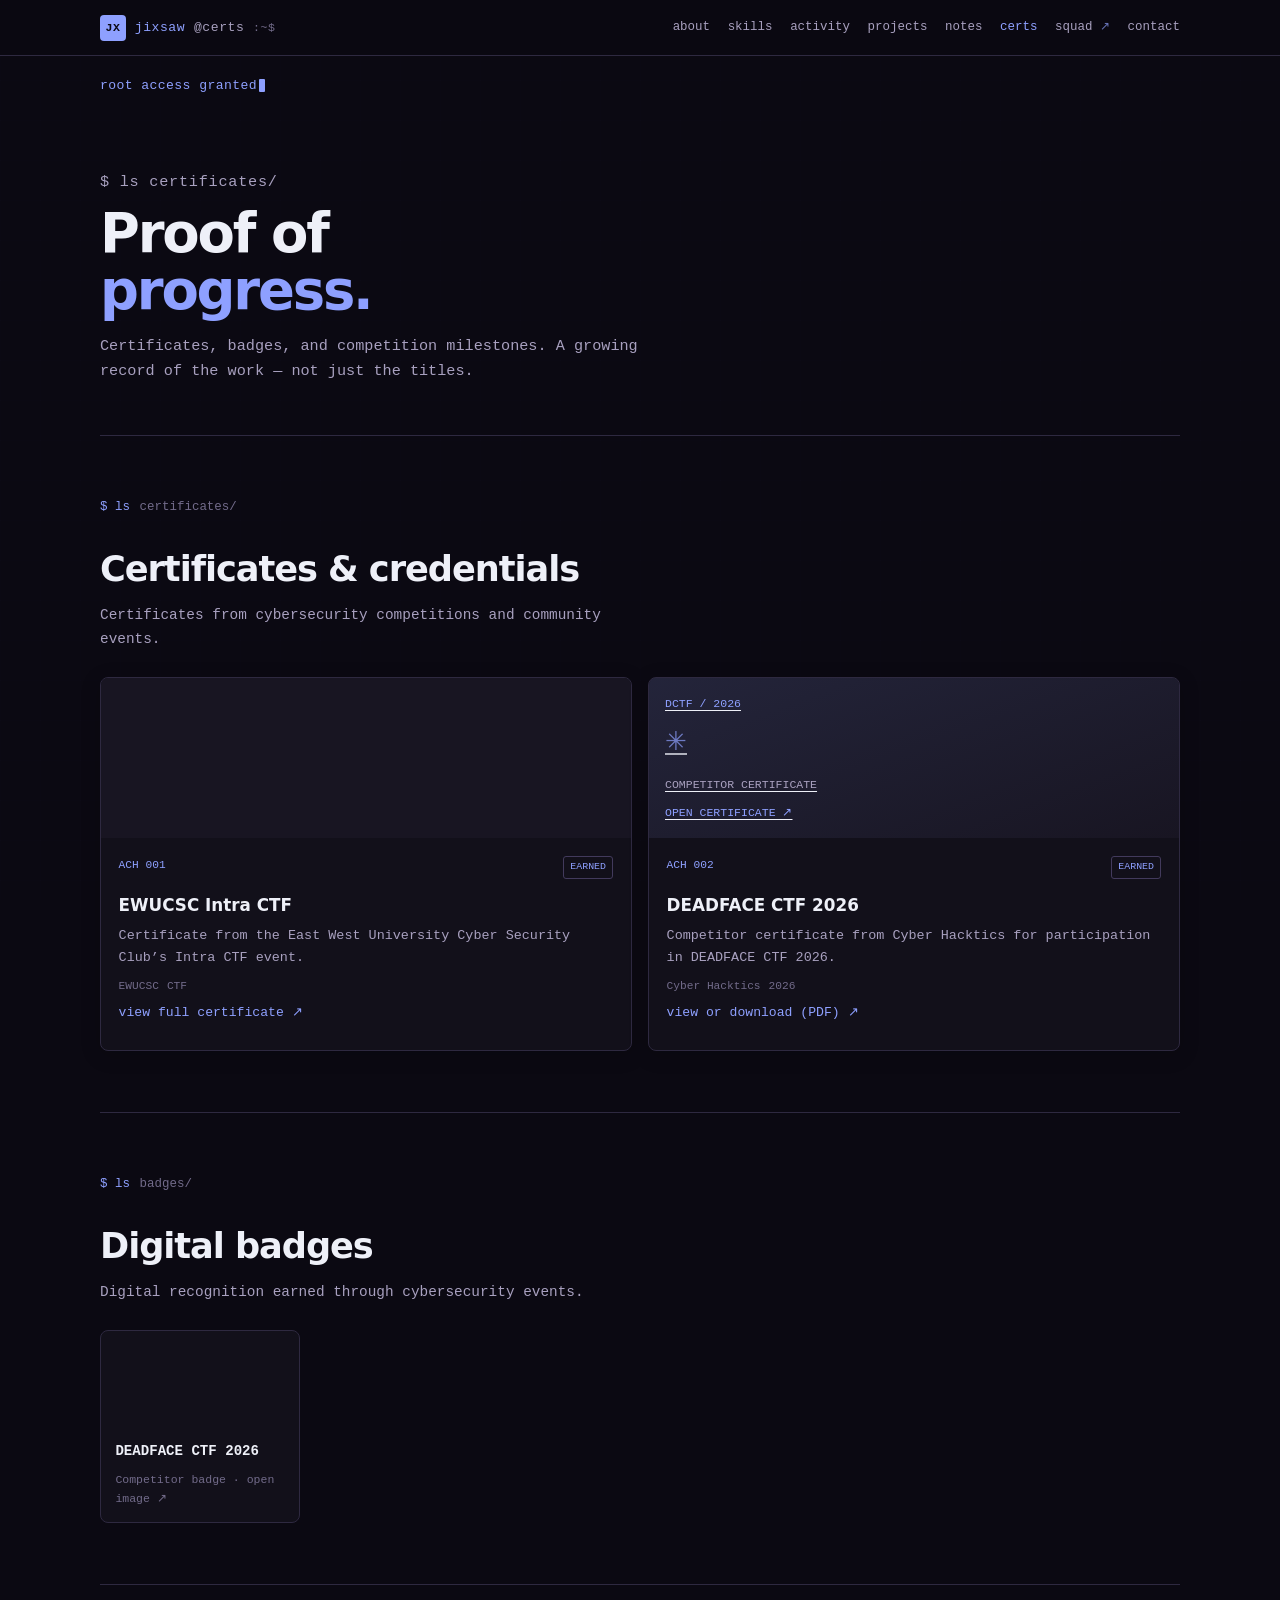
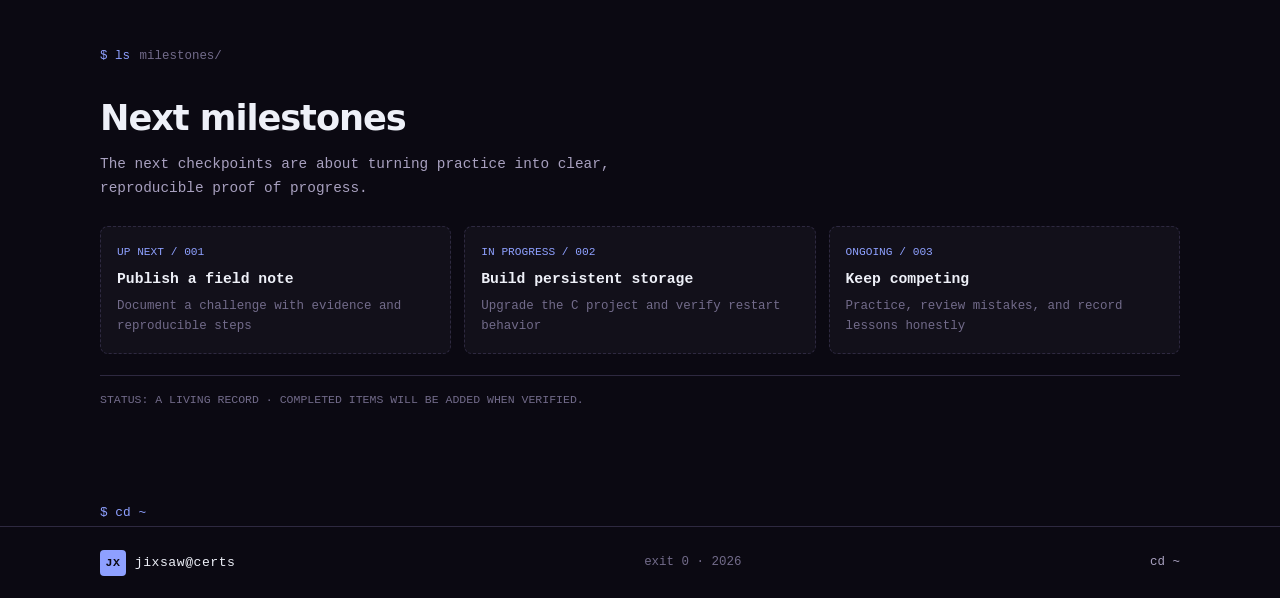
==== commit 58df55e3: "ui: add root access granted blinking cursor to achievements" ====
--- a/achievements/index.html
+++ b/achievements/index.html
@@ -17,7 +17,7 @@
 <link rel="preconnect" href="https://fonts.googleapis.com">
 <link rel="preconnect" href="https://fonts.gstatic.com" crossorigin="anonymous">
 <link href="https://fonts.googleapis.com/css2?family=DM+Mono:wght@400;500&family=Manrope:wght@400;500;600;700;800&display=swap" rel="stylesheet">
-<link rel="stylesheet" href="../style.css?v=20261024-max">
+<link rel="stylesheet" href="../style.css?v=20261024-cursor">
 </head>
 <body>
 <a class="skip-link" href="#main">Skip to content</a>
@@ -41,6 +41,7 @@
 </header>
 
 <main id="main" class="wrap">
+  <p class="access-granted" aria-label="root access granted">root access granted<span class="cursor" aria-hidden="true"></span></p>
   <section class="page-intro">
     <p class="page-kicker">$ ls certificates/</p>
     <h1>Proof of<br><span class="accent">progress.</span></h1>
--- a/style.css
+++ b/style.css
@@ -188,4 +188,32 @@
 ::selection{background:rgba(142,160,255,.35);color:var(--text)}
 @media(max-width:860px){.hero-grid,.next-grid,.squad-feature,.notes-manifesto{grid-template-columns:1fr}}
 @media(max-width:640px){.wrap{width:min(100% - 1.5rem,1080px)}.header-inner{flex-direction:column;align-items:flex-start;height:auto;padding:.65rem 0;gap:.5rem}.site-header{height:auto}nav{width:100%;gap:.3rem .9rem;overflow-x:auto;flex-wrap:nowrap;-webkit-overflow-scrolling:touch}nav a{font-size:.74rem;flex:0 0 auto}h1{font-size:clamp(2rem,10vw,2.8rem)}.section{padding:3rem 0}.project-row{grid-template-columns:1fr 28px;gap:.65rem}.project-number{grid-column:1/-1;padding-top:0}.roadmap li{grid-template-columns:24px 1fr}.roadmap li>b{grid-column:2}.footer-inner{flex-direction:column;align-items:flex-start;padding:1.2rem 0;gap:.5rem}.hero-avatar{flex-basis:64px;width:64px;height:64px}.collaborator-grid{grid-template-columns:minmax(0,1fr)}.activity-grid,.skills-grid,.achievement-grid,.notes-board{grid-template-columns:1fr}}
-@media(prefers-reduced-motion:reduce){html{scroll-behavior:auto}.status-dot{animation:none}*,*::before,*::after{animation-duration:.01ms!important;transition-duration:.01ms!important}}
+
+/* root access granted + blinking block cursor */
+.access-granted{
+  font-family:var(--mono, "DM Mono", ui-monospace, monospace);
+  font-size:.82rem;
+  font-weight:500;
+  color:var(--accent, #8ea0ff);
+  letter-spacing:.03em;
+  margin:1.35rem 0 .35rem;
+  display:flex;
+  align-items:center;
+  line-height:1.2;
+}
+.access-granted .cursor{
+  display:inline-block;
+  width:.52em;
+  height:1.05em;
+  margin-left:.12em;
+  background:var(--accent, #8ea0ff);
+  border-radius:1px;
+  flex-shrink:0;
+  animation:blink-cursor 1.05s step-end infinite;
+}
+@keyframes blink-cursor{
+  0%,100%{opacity:1}
+  50%{opacity:0}
+}
+
+@media(prefers-reduced-motion:reduce){html{scroll-behavior:auto}.status-dot{animation:none}.access-granted .cursor{animation:none;opacity:1}*,*::before,*::after{animation-duration:.01ms!important;transition-duration:.01ms!important}}
